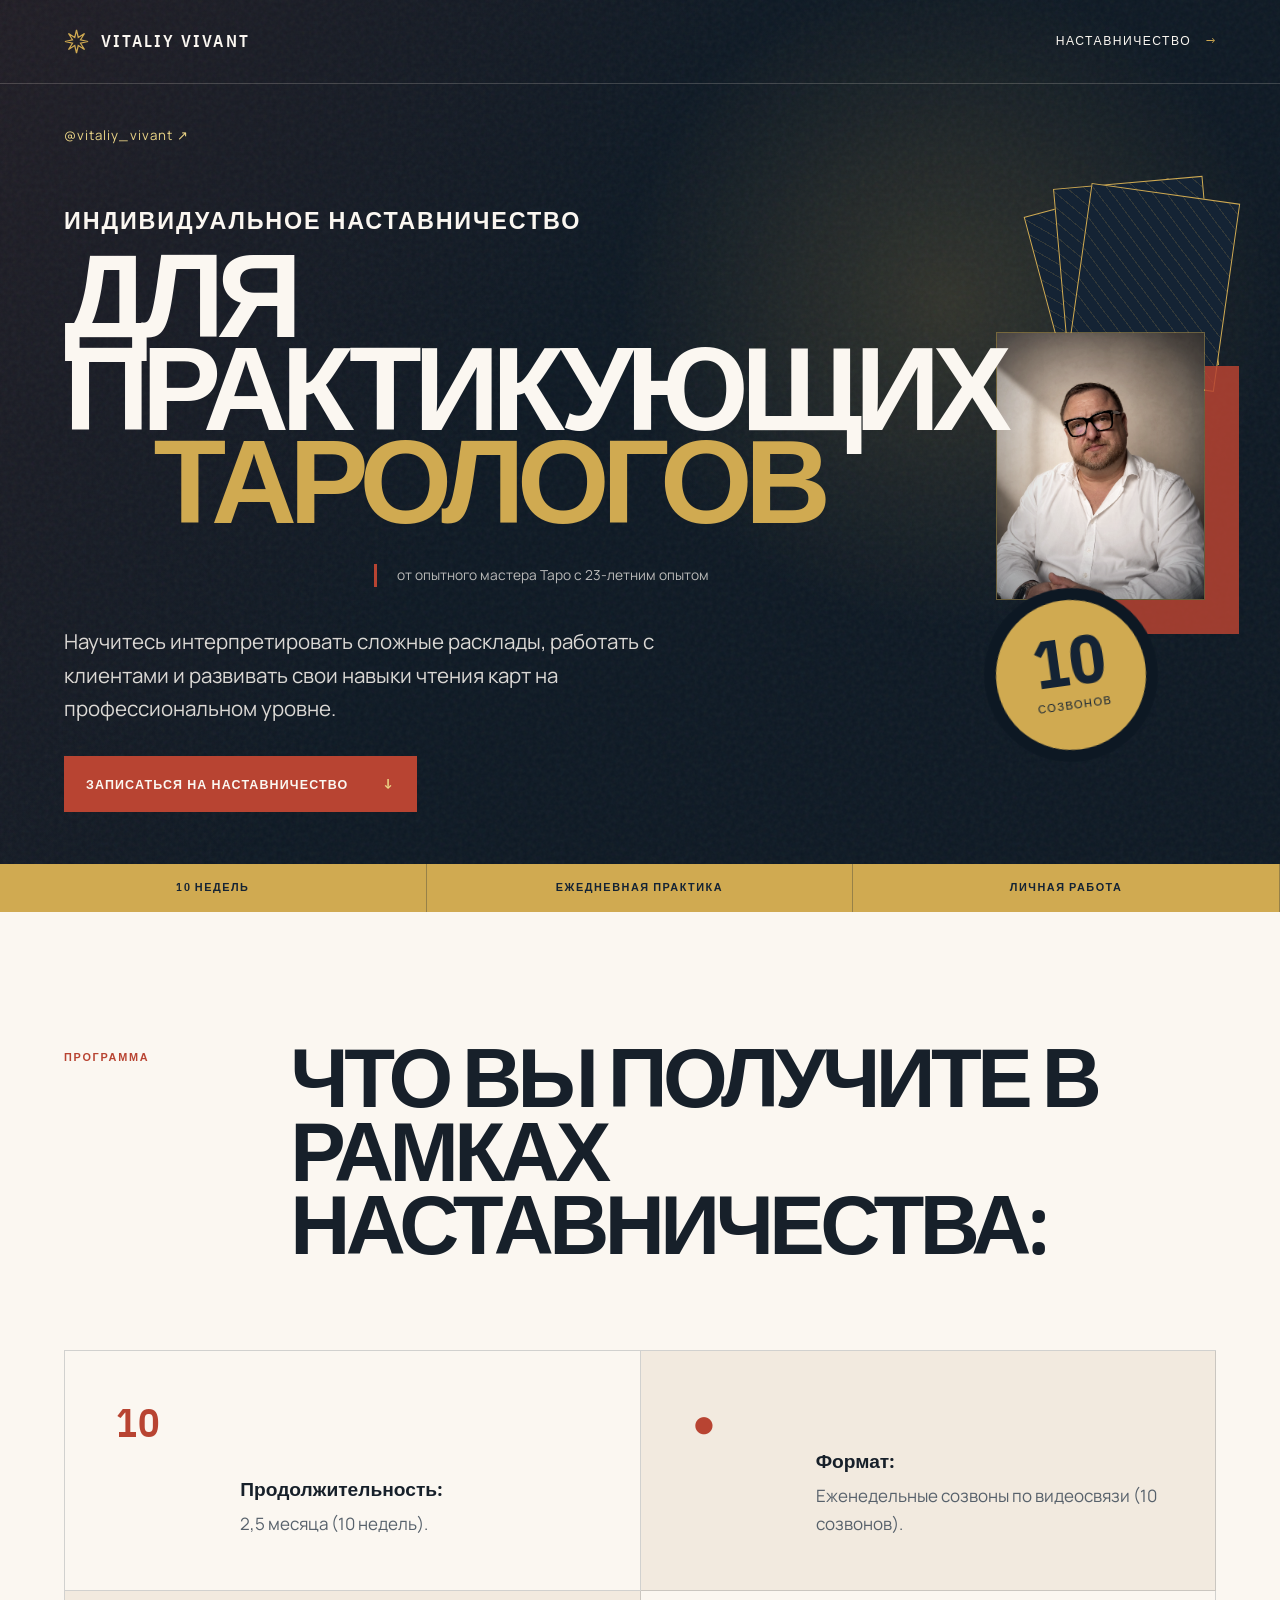
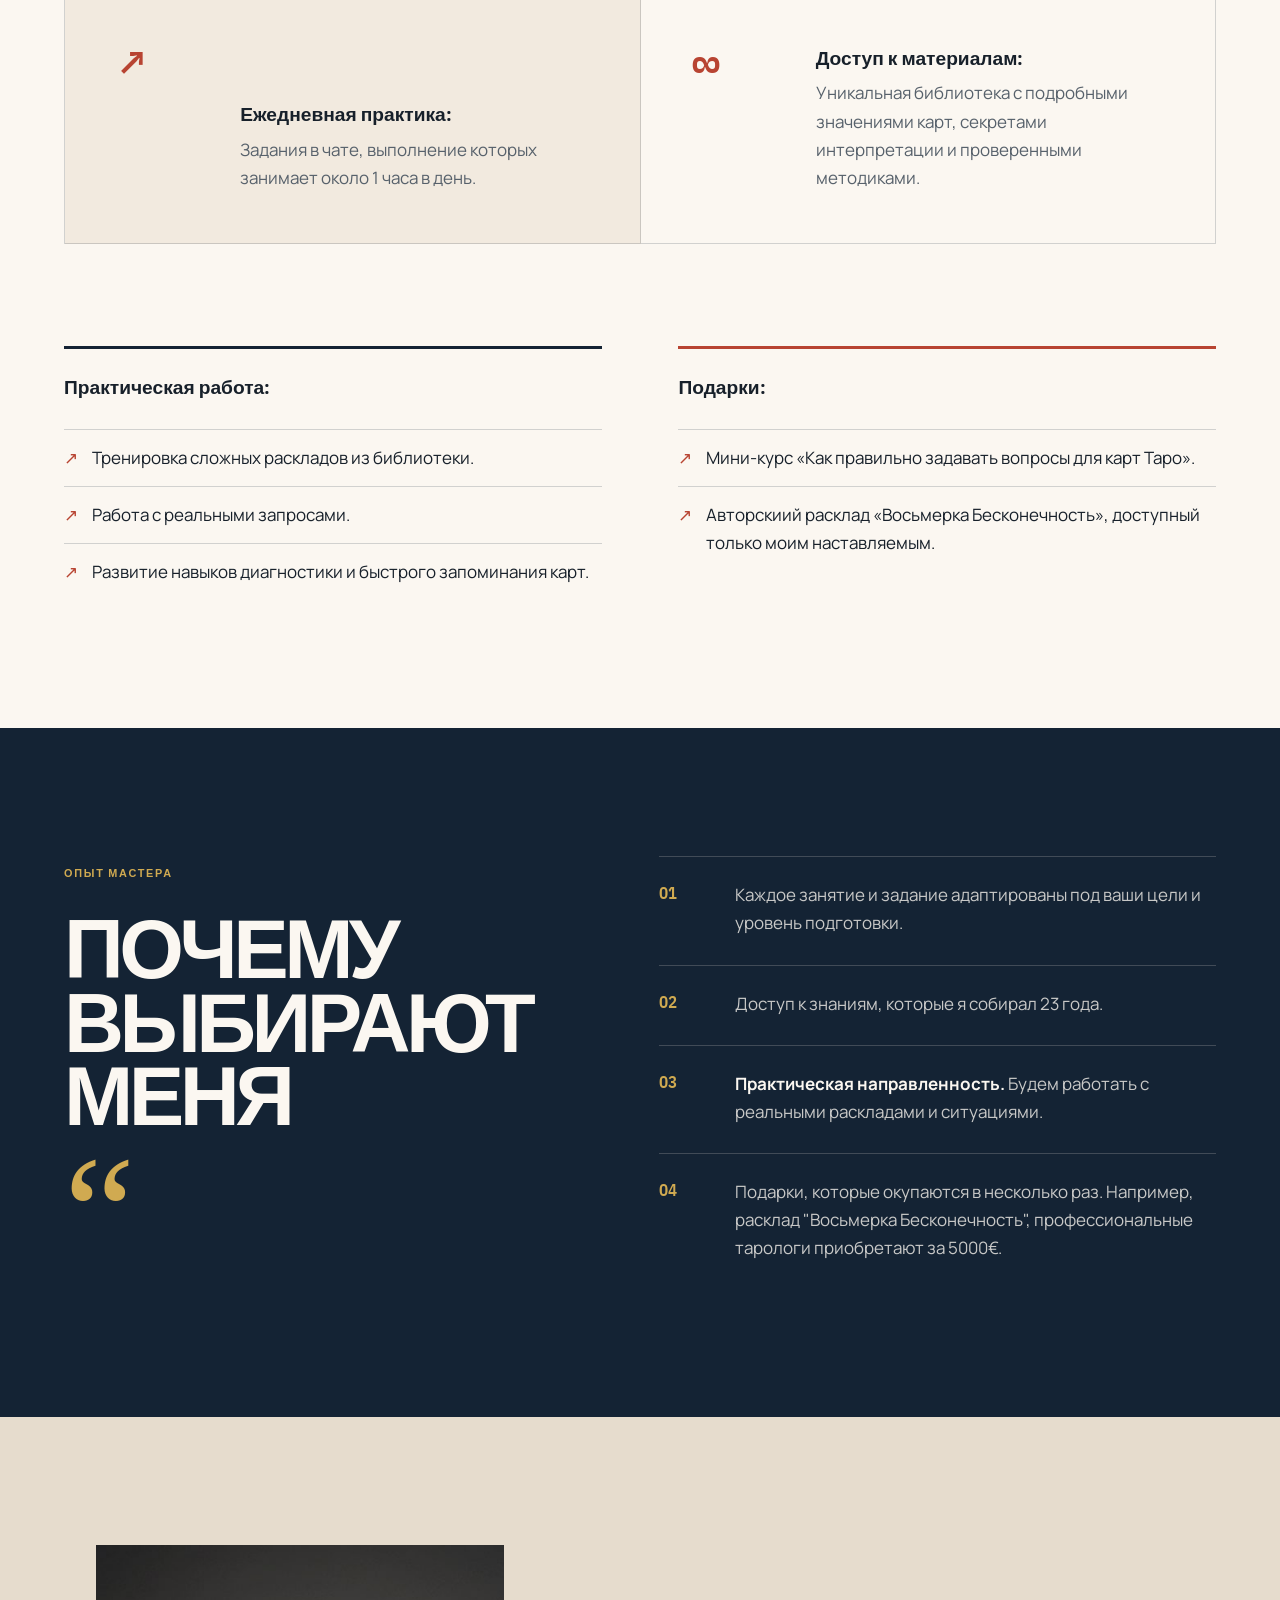
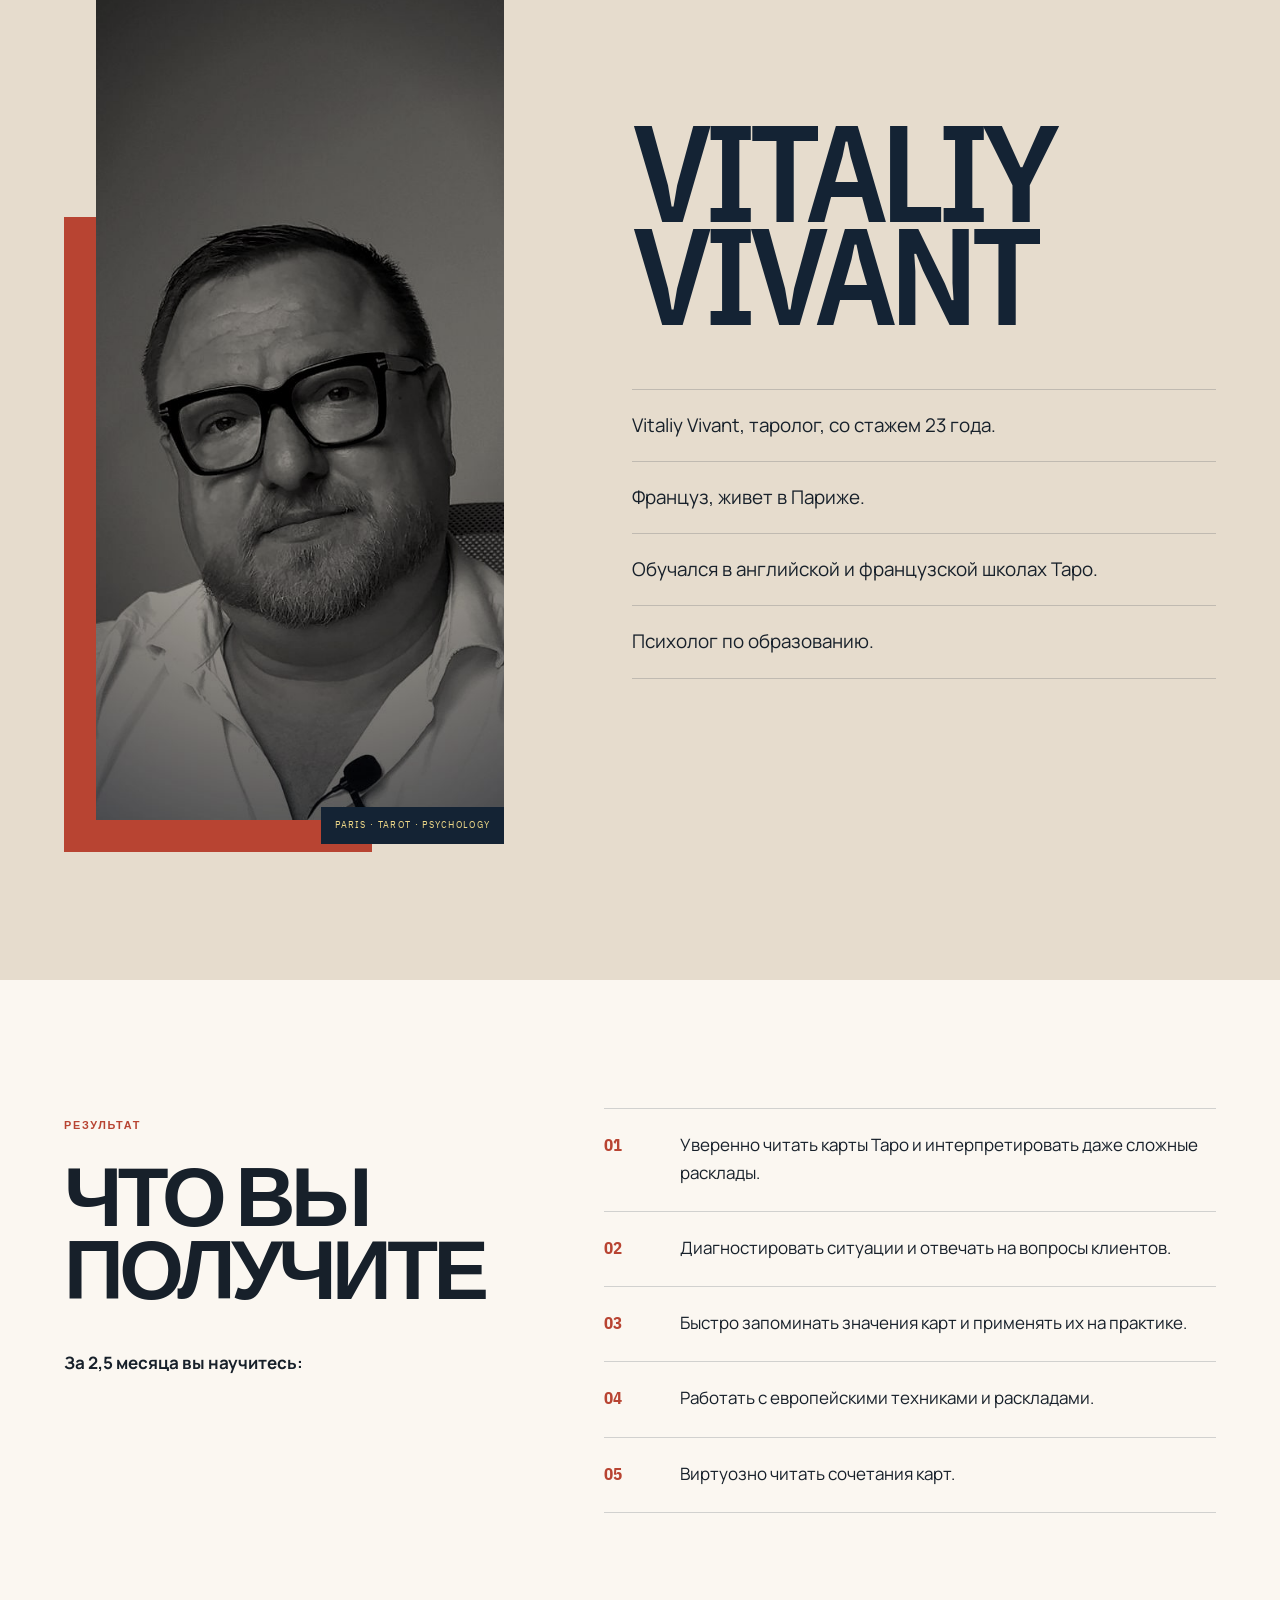
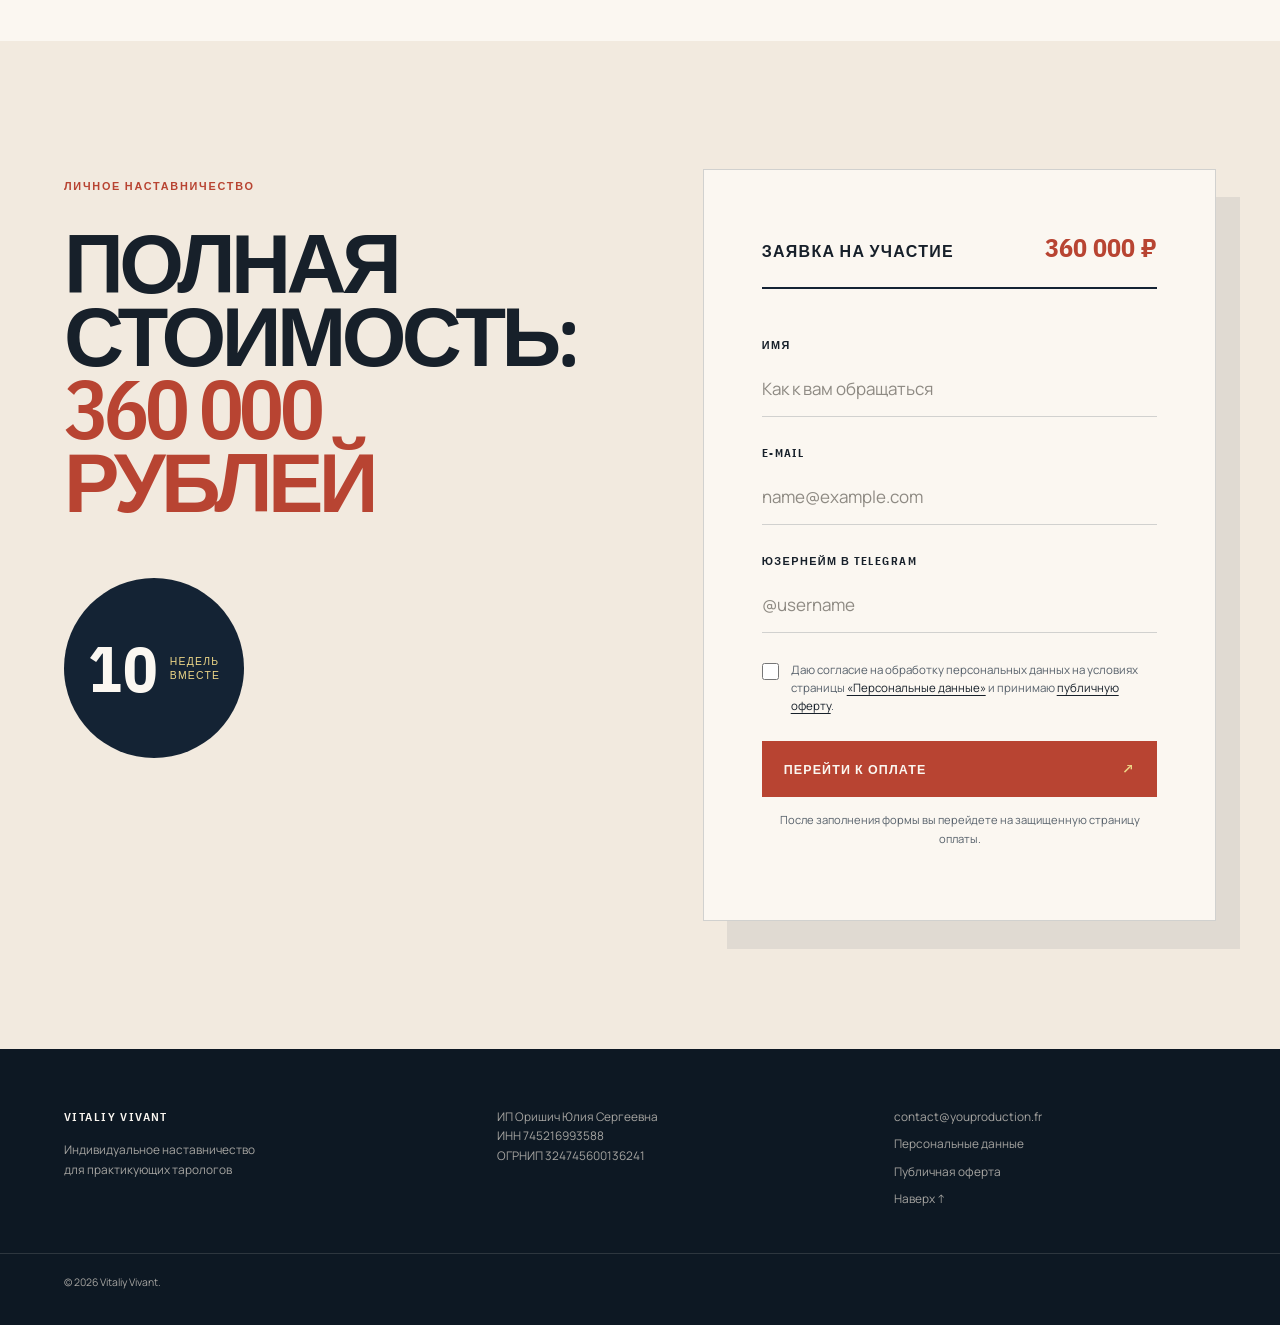
==== index.html @ d2e21d62 "Publish Vitaliy Vivant mentorship landing" ====
<!doctype html>
<html lang="ru">
<head>
  <meta charset="utf-8">
  <meta name="viewport" content="width=device-width, initial-scale=1">
  <title>Индивидуальное наставничество — Vitaliy Vivant</title>
  <meta name="description" content="Индивидуальное наставничество для практикующих тарологов от Vitaliy Vivant.">
  <meta name="theme-color" content="#142334">
  <meta property="og:type" content="website">
  <meta property="og:title" content="Индивидуальное наставничество — Vitaliy Vivant">
  <meta property="og:description" content="10 недель практической работы с опытным мастером Таро.">
  <meta property="og:image" content="assets/img/vitaliy-studio.jpg">
  <link rel="icon" href="data:image/svg+xml,%3Csvg xmlns='http://www.w3.org/2000/svg' viewBox='0 0 200 200'%3E%3Crect width='200' height='200' rx='24' fill='%23142334'/%3E%3Cpath d='M100 20 112.6 69.5 156.6 43.4 130.5 87.4 180 100 130.5 112.6 156.6 156.6 112.6 130.5 100 180 87.4 130.5 43.4 156.6 69.5 112.6 20 100 69.5 87.4 43.4 43.4 87.4 69.5Z' fill='none' stroke='%23d0aa51' stroke-width='6'/%3E%3C/svg%3E">
  <link rel="preconnect" href="https://fonts.googleapis.com">
  <link rel="preconnect" href="https://fonts.gstatic.com" crossorigin>
  <link href="https://fonts.googleapis.com/css2?family=IBM+Plex+Sans+Condensed:wght@400;500;600;700&family=Manrope:wght@400;500;600;700&display=swap" rel="stylesheet">
  <link rel="stylesheet" href="assets/css/styles.css">
</head>
<body>
  <a class="skip-link" href="#main">К содержанию</a>

  <header class="site-header">
    <div class="wrap header-inner">
      <a class="brand" href="#top" aria-label="Vitaliy Vivant, в начало страницы">
        <svg viewBox="0 0 100 100" aria-hidden="true"><path d="M50 4 57 34 82 18 66 43 96 50 66 57 82 82 57 66 50 96 43 66 18 82 34 57 4 50 34 43 18 18 43 34Z"/></svg>
        <span>Vitaliy Vivant</span>
      </a>
      <a class="header-cta" href="#application">Наставничество <span>→</span></a>
    </div>
  </header>

  <main id="main">
    <section class="hero" id="top" aria-labelledby="hero-title">
      <div class="hero-noise" aria-hidden="true"></div>
      <div class="wrap hero-grid">
        <div class="hero-copy">
          <a class="handle reveal" href="https://t.me/vitaliy_vivant" target="_blank" rel="noopener">@vitaliy_vivant ↗</a>
          <p class="hero-label reveal">индивидуальное наставничество</p>
          <h1 id="hero-title" class="hero-title reveal">для практикующих <em>тарологов</em></h1>
          <p class="hero-credential reveal">от опытного мастера Таро с 23-летним опытом</p>
          <p class="hero-lead reveal">Научитесь интерпретировать сложные расклады, работать с клиентами и развивать свои навыки чтения карт на профессиональном уровне.</p>
          <a class="button button-primary reveal" href="#application">Записаться на наставничество <span aria-hidden="true">↓</span></a>
        </div>

        <div class="hero-visual reveal" aria-label="Vitaliy Vivant за работой с картами Таро">
          <div class="portrait-frame">
            <img src="assets/img/vitaliy-studio.jpg" width="1122" height="1402" alt="Vitaliy Vivant за столом с колодой карт">
          </div>
          <div class="session-count" aria-label="10 еженедельных созвонов"><b>10</b><span>созвонов</span></div>
          <div class="card-fan" aria-hidden="true"><i></i><i></i><i></i></div>
        </div>
      </div>
      <div class="hero-strip" aria-hidden="true"><span>10 недель</span><span>ежедневная практика</span><span>личная работа</span></div>
    </section>

    <section class="section program" aria-labelledby="program-title">
      <div class="wrap">
        <div class="section-heading reveal">
          <p class="eyebrow">Программа</p>
          <h2 id="program-title">Что вы получите в рамках наставничества:</h2>
        </div>

        <div class="program-grid">
          <article class="program-card reveal">
            <span class="program-mark">10</span>
            <div><h3>Продолжительность:</h3><p>2,5 месяца (10 недель).</p></div>
          </article>
          <article class="program-card reveal">
            <span class="program-mark">●</span>
            <div><h3>Формат:</h3><p>Еженедельные созвоны по видеосвязи (10 созвонов).</p></div>
          </article>
          <article class="program-card reveal">
            <span class="program-mark">↗</span>
            <div><h3>Ежедневная практика:</h3><p>Задания в чате, выполнение которых занимает около 1 часа в день.</p></div>
          </article>
          <article class="program-card reveal">
            <span class="program-mark">∞</span>
            <div><h3>Доступ к материалам:</h3><p>Уникальная библиотека с подробными значениями карт, секретами интерпретации и проверенными методиками.</p></div>
          </article>
        </div>

        <div class="practice-grid">
          <article class="practice-block reveal">
            <h3>Практическая работа:</h3>
            <ul>
              <li>Тренировка сложных раскладов из библиотеки.</li>
              <li>Работа с реальными запросами.</li>
              <li>Развитие навыков диагностики и быстрого запоминания карт.</li>
            </ul>
          </article>
          <article class="practice-block gift reveal">
            <h3>Подарки:</h3>
            <ul>
              <li>Мини-курс «Как правильно задавать вопросы для карт Таро».</li>
              <li>Авторскиий расклад «Восьмерка Бесконечность», доступный только моим наставляемым.</li>
            </ul>
          </article>
        </div>
      </div>
    </section>

    <section class="section why" aria-labelledby="why-title">
      <div class="wrap why-grid">
        <div class="why-heading">
          <p class="eyebrow light">Опыт мастера</p>
          <h2 id="why-title" class="reveal">Почему выбирают меня</h2>
          <div class="quote-mark reveal" aria-hidden="true">“</div>
        </div>
        <div class="why-list">
          <p class="reveal">Каждое занятие и задание адаптированы под ваши цели и уровень подготовки.</p>
          <p class="reveal">Доступ к знаниям, которые я собирал 23 года.</p>
          <p class="reveal"><strong>Практическая направленность.</strong> Будем работать с реальными раскладами и ситуациями.</p>
          <p class="reveal">Подарки, которые окупаются в несколько раз. Например, расклад "Восьмерка Бесконечность", профессиональные тарологи приобретают за 5000€.</p>
        </div>
      </div>
    </section>

    <section class="section mentor" aria-label="О наставнике">
      <div class="wrap mentor-grid">
        <figure class="mentor-photo reveal">
          <img src="assets/img/vitaliy-portrait.jpg" width="700" height="875" alt="Портрет Vitaliy Vivant">
          <figcaption>Paris · Tarot · Psychology</figcaption>
        </figure>
        <div class="mentor-copy">
          <p class="mentor-name reveal">Vitaliy Vivant</p>
          <div class="mentor-facts">
            <p class="reveal">Vitaliy Vivant, таролог, со стажем 23 года.</p>
            <p class="reveal">Француз, живет в Париже.</p>
            <p class="reveal">Обучался в английской и французской школах Таро.</p>
            <p class="reveal">Психолог по образованию.</p>
          </div>
        </div>
      </div>
    </section>

    <section class="section outcomes" aria-labelledby="outcomes-title">
      <div class="wrap outcomes-grid">
        <div class="outcomes-heading">
          <p class="eyebrow">Результат</p>
          <h2 id="outcomes-title" class="reveal">что вы получите</h2>
          <p class="outcomes-lead reveal">За 2,5 месяца вы научитесь:</p>
        </div>
        <div class="outcomes-list">
          <p class="reveal"><span>01</span>Уверенно читать карты Таро и интерпретировать даже сложные расклады.</p>
          <p class="reveal"><span>02</span>Диагностировать ситуации и отвечать на вопросы клиентов.</p>
          <p class="reveal"><span>03</span>Быстро запоминать значения карт и применять их на практике.</p>
          <p class="reveal"><span>04</span>Работать с европейскими техниками и раскладами.</p>
          <p class="reveal"><span>05</span>Виртуозно читать сочетания карт.</p>
        </div>
      </div>
    </section>

    <section class="application" id="application" aria-labelledby="application-title">
      <div class="wrap application-grid">
        <div class="offer-copy">
          <p class="eyebrow">Личное наставничество</p>
          <h2 id="application-title" class="reveal">Полная стоимость: <span>360 000 рублей</span></h2>
          <div class="offer-seal reveal" aria-hidden="true"><b>10</b><span>недель<br>вместе</span></div>
        </div>

        <form class="order-form reveal" id="mentorshipForm" novalidate>
          <div class="form-heading">
            <span>Заявка на участие</span>
            <b>360 000 ₽</b>
          </div>

          <div class="field" id="field-name">
            <label for="name">Имя</label>
            <input id="name" name="name" type="text" autocomplete="name" placeholder="Как к вам обращаться" required>
            <p class="error">Введите имя.</p>
          </div>

          <div class="field" id="field-email">
            <label for="email">E-mail</label>
            <input id="email" name="email" type="email" autocomplete="email" placeholder="name@example.com" required>
            <p class="error">Введите корректный e-mail.</p>
          </div>

          <div class="field" id="field-telegram">
            <label for="telegram">Юзернейм в Telegram</label>
            <input id="telegram" name="telegram" type="text" autocomplete="off" placeholder="@username" required>
            <p class="error">Укажите юзернейм в Telegram.</p>
          </div>

          <label class="consent" id="field-consent">
            <input type="checkbox" name="agree" required>
            <span>Даю согласие на обработку персональных данных на условиях страницы <a href="privacy.html" target="_blank" rel="noopener">«Персональные данные»</a> и принимаю <a href="offer.html" target="_blank" rel="noopener">публичную оферту</a>.</span>
          </label>

          <button class="button button-primary button-block" type="submit">Перейти к оплате <span aria-hidden="true">↗</span></button>
          <p class="form-note">После заполнения формы вы перейдете на защищенную страницу оплаты.</p>
          <p class="form-status" id="formStatus" role="status" aria-live="polite"></p>
        </form>
      </div>
    </section>
  </main>

  <footer class="site-footer">
    <div class="wrap footer-grid">
      <div><div class="footer-brand">Vitaliy Vivant</div><p>Индивидуальное наставничество<br>для практикующих тарологов</p></div>
      <div><p>ИП Оришич Юлия Сергеевна<br>ИНН 745216993588<br>ОГРНИП 324745600136241</p></div>
      <nav aria-label="Ссылки"><a href="mailto:contact@youproduction.fr">contact@youproduction.fr</a><a href="privacy.html">Персональные данные</a><a href="offer.html">Публичная оферта</a><a href="#top">Наверх ↑</a></nav>
    </div>
    <div class="wrap copyright">© <span id="year">2026</span> Vitaliy Vivant.</div>
  </footer>

  <script src="assets/js/main.js"></script>
</body>
</html>
---- assets/css/styles.css ----
:root {
  --navy: #142334;
  --navy-deep: #0d1823;
  --ink: #17202a;
  --ink-soft: #57616b;
  --paper: #f2eadf;
  --paper-light: #fbf7f1;
  --paper-deep: #e6dccd;
  --terra: #b84432;
  --terra-dark: #873123;
  --gold: #d0aa51;
  --gold-light: #ecd687;
  --rule: rgba(20, 35, 52, .18);
  --display: "IBM Plex Sans Condensed", Arial Narrow, sans-serif;
  --body: "Manrope", Arial, sans-serif;
  --gutter: clamp(20px, 5vw, 76px);
}

* { box-sizing: border-box; }
html { max-width: 100%; overflow-x: clip; scroll-behavior: smooth; }
body { max-width: 100%; margin: 0; overflow-x: clip; color: var(--ink); background: var(--paper); font-family: var(--body); font-size: clamp(15px, .92rem + .18vw, 18px); line-height: 1.65; }
img { display: block; max-width: 100%; }
a { color: inherit; text-decoration: none; }
button, input { font: inherit; }
button { color: inherit; }
.wrap { width: min(100%, 1500px); margin-inline: auto; padding-inline: var(--gutter); }
.skip-link { position: fixed; z-index: 100; left: 12px; top: 12px; transform: translateY(-180%); padding: 10px 14px; color: var(--paper-light); background: var(--navy); }
.skip-link:focus { transform: translateY(0); }

.site-header { position: absolute; z-index: 10; top: 0; left: 0; width: 100%; color: var(--paper-light); }
.header-inner { height: 84px; display: flex; align-items: center; justify-content: space-between; border-bottom: 1px solid rgba(242, 234, 223, .2); }
.brand { display: inline-flex; align-items: center; gap: 12px; font-family: var(--display); font-weight: 600; letter-spacing: .12em; text-transform: uppercase; }
.brand svg { width: 25px; fill: none; stroke: var(--gold); stroke-width: 5; }
.header-cta { font-family: var(--display); font-size: .76rem; letter-spacing: .12em; text-transform: uppercase; }
.header-cta span { margin-left: 10px; color: var(--gold); }

.hero { position: relative; min-height: 100svh; overflow: hidden; color: var(--paper-light); background: var(--navy-deep); }
.hero::before { content: ""; position: absolute; inset: 0; background: radial-gradient(circle at 74% 33%, rgba(208,170,81,.18), transparent 29%), linear-gradient(120deg, rgba(184,68,50,.11), transparent 42%); }
.hero-noise { position: absolute; inset: 0; opacity: .14; pointer-events: none; background-image: url("data:image/svg+xml,%3Csvg viewBox='0 0 240 240' xmlns='http://www.w3.org/2000/svg'%3E%3Cfilter id='n'%3E%3CfeTurbulence type='fractalNoise' baseFrequency='.82' numOctaves='3' stitchTiles='stitch'/%3E%3C/filter%3E%3Crect width='100%25' height='100%25' filter='url(%23n)' opacity='.42'/%3E%3C/svg%3E"); }
.hero-grid { position: relative; display: grid; grid-template-columns: 1.05fr .95fr; gap: clamp(50px, 8vw, 130px); align-items: center; min-height: 100svh; padding-top: 120px; padding-bottom: 100px; }
.hero-copy { position: relative; z-index: 2; max-width: 830px; }
.handle { display: inline-block; margin-bottom: clamp(32px, 6vh, 64px); color: var(--gold-light); font-size: .83rem; letter-spacing: .08em; }
.hero-label { margin: 0 0 8px; font-family: var(--display); font-size: clamp(1rem, .9rem + .7vw, 1.55rem); font-weight: 600; letter-spacing: .08em; text-transform: uppercase; }
.hero-title { margin: 0; font-family: var(--display); font-size: clamp(4.4rem, 2.8rem + 5.8vw, 9.2rem); font-weight: 600; line-height: .78; letter-spacing: -.065em; text-transform: uppercase; text-wrap: balance; }
.hero-title em { display: block; margin-left: clamp(30px, 7vw, 130px); color: var(--gold); font-style: normal; }
.hero-credential { max-width: 520px; margin: 38px 0 0 auto; padding-left: 20px; color: rgba(251,247,241,.72); border-left: 3px solid var(--terra); font-size: .86rem; }
.hero-lead { max-width: 650px; margin: 38px 0 30px; font-size: clamp(1.02rem, .9rem + .48vw, 1.35rem); color: rgba(251,247,241,.86); }

.hero-visual { position: relative; align-self: stretch; min-height: 680px; display: flex; align-items: center; justify-content: center; }
.portrait-frame { position: relative; z-index: 1; width: min(100%, 510px); aspect-ratio: .78; overflow: hidden; border: 1px solid rgba(208,170,81,.45); box-shadow: 34px 34px 0 rgba(184,68,50,.85); }
.portrait-frame::after { content: ""; position: absolute; inset: 0; box-shadow: inset 0 0 90px rgba(13,24,35,.55); pointer-events: none; }
.portrait-frame img { width: 100%; height: 100%; object-fit: cover; object-position: 50% 37%; filter: saturate(.72) contrast(1.08); }
.session-count { position: absolute; z-index: 3; left: 0; bottom: 9%; width: 150px; aspect-ratio: 1; display: grid; place-content: center; text-align: center; color: var(--navy); background: var(--gold); border-radius: 50%; box-shadow: 0 0 0 12px var(--navy-deep); transform: rotate(-8deg); }
.session-count b { font-family: var(--display); font-size: 4.2rem; line-height: .72; }
.session-count span { margin-top: 12px; font-family: var(--display); font-size: .7rem; letter-spacing: .13em; text-transform: uppercase; }
.card-fan { position: absolute; right: -3%; top: 9%; width: 150px; height: 190px; }
.card-fan i { position: absolute; inset: 0; border: 1px solid var(--gold); background: repeating-linear-gradient(45deg, transparent 0 10px, rgba(208,170,81,.16) 10px 11px), var(--navy); }
.card-fan i:nth-child(1) { transform: rotate(-15deg) translate(-18px,8px); }
.card-fan i:nth-child(2) { transform: rotate(-5deg); }
.card-fan i:nth-child(3) { transform: rotate(8deg) translate(18px,8px); }
.hero-strip { position: absolute; z-index: 4; left: 0; bottom: 0; width: 100%; display: grid; grid-template-columns: repeat(3,1fr); color: var(--navy); background: var(--gold); }
.hero-strip span { padding: 15px 20px; text-align: center; border-right: 1px solid rgba(20,35,52,.3); font-family: var(--display); font-size: .68rem; font-weight: 600; letter-spacing: .14em; text-transform: uppercase; }

.button { display: inline-flex; justify-content: space-between; align-items: center; gap: 34px; min-height: 56px; padding: 14px 22px; border: 0; border-radius: 0; font-family: var(--display); font-size: .78rem; font-weight: 600; letter-spacing: .09em; text-transform: uppercase; cursor: pointer; transition: color .2s ease, background .2s ease, transform .2s ease; }
.button:hover { transform: translateY(-2px); }
.button:focus-visible, input:focus-visible, a:focus-visible { outline: 3px solid var(--gold); outline-offset: 4px; }
.button-primary { color: var(--paper-light); background: var(--terra); }
.button-primary:hover { background: var(--terra-dark); }
.button-primary span { color: var(--gold-light); font-size: 1.2em; }
.button-block { width: 100%; }
.button:disabled { cursor: wait; opacity: .7; transform: none; }

.section { padding-block: clamp(88px, 10vw, 158px); }
.section-heading { display: grid; grid-template-columns: .35fr 1.65fr; gap: 30px; align-items: start; margin-bottom: clamp(60px, 7vw, 110px); }
.eyebrow { margin: 0; padding-top: 9px; color: var(--terra); font-family: var(--display); font-size: .68rem; font-weight: 700; letter-spacing: .16em; text-transform: uppercase; }
.eyebrow.light { color: var(--gold); }
.section-heading h2, .why h2, .outcomes h2, .application h2 { margin: 0; font-family: var(--display); font-size: clamp(3rem, 2rem + 4vw, 7rem); font-weight: 600; line-height: .88; letter-spacing: -.055em; text-transform: uppercase; }

.program { background: var(--paper-light); }
.program-grid { display: grid; grid-template-columns: 1fr 1fr; border-top: 1px solid var(--rule); border-left: 1px solid var(--rule); }
.program-card { position: relative; min-height: 240px; display: grid; grid-template-columns: 100px 1fr; gap: 24px; align-items: end; padding: clamp(28px, 4vw, 54px); border-right: 1px solid var(--rule); border-bottom: 1px solid var(--rule); }
.program-card:nth-child(2), .program-card:nth-child(3) { background: var(--paper); }
.program-mark { align-self: start; font-family: var(--display); font-size: 2.5rem; font-weight: 600; color: var(--terra); line-height: 1; }
.program-card h3, .practice-block h3 { margin: 0 0 6px; font-family: var(--display); font-size: 1.2rem; }
.program-card p { margin: 0; color: var(--ink-soft); }
.practice-grid { display: grid; grid-template-columns: 1fr 1fr; gap: clamp(30px, 6vw, 90px); margin-top: clamp(60px, 8vw, 110px); }
.practice-block { padding-top: 22px; border-top: 3px solid var(--navy); }
.practice-block.gift { border-top-color: var(--terra); }
.practice-block ul { padding: 0; margin: 26px 0 0; list-style: none; }
.practice-block li { position: relative; padding: 14px 0 14px 28px; border-top: 1px solid var(--rule); }
.practice-block li::before { content: "↗"; position: absolute; left: 0; color: var(--terra); }

.why { color: var(--paper-light); background: var(--navy); }
.why-grid { display: grid; grid-template-columns: .8fr 1.2fr; gap: clamp(60px, 10vw, 150px); }
.why-heading { position: relative; }
.why h2 { margin-top: 28px; }
.quote-mark { margin-top: 50px; color: var(--gold); font-family: Georgia,serif; font-size: 10rem; line-height: .4; }
.why-list { counter-reset: reason; }
.why-list p { counter-increment: reason; position: relative; margin: 0; padding: 24px 0 27px 76px; color: rgba(251,247,241,.78); border-top: 1px solid rgba(242,234,223,.2); }
.why-list p::before { content: "0" counter(reason); position: absolute; left: 0; top: 22px; color: var(--gold); font-family: var(--display); font-weight: 600; }
.why-list strong { color: var(--paper-light); }

.mentor { background: var(--paper-deep); }
.mentor-grid { display: grid; grid-template-columns: .86fr 1.14fr; gap: clamp(60px, 10vw, 150px); align-items: center; }
.mentor-photo { position: relative; margin: 0; padding: 0 0 32px 32px; }
.mentor-photo::before { content: ""; position: absolute; left: 0; bottom: 0; width: 70%; height: 70%; background: var(--terra); }
.mentor-photo img { position: relative; z-index: 1; width: 100%; aspect-ratio: .82; object-fit: cover; object-position: center top; filter: saturate(.75); }
.mentor-photo figcaption { position: absolute; z-index: 2; right: 0; bottom: 8px; padding: 10px 14px; color: var(--gold-light); background: var(--navy); font-family: var(--display); font-size: .63rem; letter-spacing: .13em; text-transform: uppercase; }
.mentor-name { margin: 0 0 clamp(38px, 5vw, 70px); font-family: var(--display); font-size: clamp(4.8rem, 3rem + 7vw, 10rem); font-weight: 600; line-height: .75; letter-spacing: -.06em; text-transform: uppercase; color: var(--navy); }
.mentor-facts { max-width: 700px; }
.mentor-facts p { margin: 0; padding: 20px 0; border-top: 1px solid var(--rule); font-size: clamp(1rem, .9rem + .35vw, 1.25rem); }
.mentor-facts p:last-child { border-bottom: 1px solid var(--rule); }

.outcomes { background: var(--paper-light); }
.outcomes-grid { display: grid; grid-template-columns: .82fr 1.18fr; gap: clamp(60px, 9vw, 135px); }
.outcomes h2 { margin-top: 24px; }
.outcomes-lead { margin: 44px 0 0; font-weight: 700; }
.outcomes-list p { position: relative; margin: 0; padding: 22px 0 24px 76px; border-top: 1px solid var(--rule); }
.outcomes-list p:last-child { border-bottom: 1px solid var(--rule); }
.outcomes-list span { position: absolute; left: 0; top: 22px; color: var(--terra); font-family: var(--display); font-weight: 700; }

.application { padding-block: clamp(90px, 10vw, 160px); background: var(--paper); }
.application-grid { display: grid; grid-template-columns: .84fr 1.16fr; gap: clamp(60px, 10vw, 150px); align-items: start; }
.application h2 { margin-top: 30px; }
.application h2 span { display: block; color: var(--terra); }
.offer-copy { position: sticky; top: 40px; }
.offer-seal { width: 180px; aspect-ratio: 1; display: grid; grid-template-columns: auto auto; place-content: center; gap: 12px; align-items: center; margin-top: 60px; color: var(--paper-light); background: var(--navy); border-radius: 50%; transform: rotate(-7deg); }
.offer-seal b { font-family: var(--display); font-size: 4rem; line-height: .8; }
.offer-seal span { font-family: var(--display); font-size: .65rem; letter-spacing: .12em; line-height: 1.4; text-transform: uppercase; color: var(--gold-light); }
.order-form { padding: clamp(28px, 4.5vw, 64px); background: var(--paper-light); border: 1px solid var(--rule); box-shadow: 24px 28px 0 rgba(20,35,52,.08); }
.form-heading { display: flex; justify-content: space-between; gap: 20px; align-items: baseline; margin-bottom: 48px; padding-bottom: 18px; border-bottom: 2px solid var(--navy); font-family: var(--display); text-transform: uppercase; }
.form-heading span { font-size: 1rem; font-weight: 600; letter-spacing: .08em; }
.form-heading b { color: var(--terra); font-size: 1.6rem; }
.field { margin-bottom: 28px; }
.field label { display: block; margin-bottom: 7px; font-family: var(--display); font-size: .68rem; font-weight: 700; letter-spacing: .13em; text-transform: uppercase; }
.field input { width: 100%; padding: 13px 0; color: var(--ink); background: transparent; border: 0; border-bottom: 1px solid var(--rule); border-radius: 0; outline: 0; }
.field input:focus { border-bottom-color: var(--terra); }
.field input::placeholder { color: #8e8a83; }
.error { display: none; margin: 6px 0 0; color: var(--terra); font-size: .72rem; }
.field.invalid input { border-bottom-color: var(--terra); }
.field.invalid .error { display: block; }
.consent { display: grid; grid-template-columns: 18px 1fr; gap: 11px; align-items: start; margin: 26px 0; color: var(--ink-soft); font-size: .72rem; line-height: 1.55; }
.consent input { width: 17px; height: 17px; margin: 2px 0 0; accent-color: var(--terra); }
.consent a { color: var(--ink); text-decoration: underline; text-underline-offset: 3px; }
.consent.invalid { color: var(--terra); }
.form-note, .form-status { margin: 14px 0 0; color: var(--ink-soft); text-align: center; font-size: .7rem; }
.form-status { color: var(--terra); }

.site-footer { padding-block: 58px 34px; color: rgba(242,234,223,.67); background: var(--navy-deep); }
.footer-grid { display: grid; grid-template-columns: 1.1fr 1fr .9fr; gap: 40px; font-size: .74rem; }
.footer-brand { margin-bottom: 14px; color: var(--paper-light); font-family: var(--display); font-weight: 600; letter-spacing: .12em; text-transform: uppercase; }
.footer-grid p { margin: 0; }
.footer-grid nav { display: flex; flex-direction: column; align-items: flex-start; gap: 8px; }
.footer-grid a:hover { color: var(--gold-light); }
.copyright { margin-top: 44px; padding-top: 20px; border-top: 1px solid rgba(242,234,223,.14); font-size: .65rem; }

/* Legal pages */
.legal-body { background: var(--paper-light); }
.legal-header { position: relative; color: var(--paper-light); background: var(--navy-deep); }
.legal-header .header-inner { border-bottom-color: rgba(242,234,223,.15); }
.legal-main { padding-block: clamp(54px, 8vw, 110px); }
.legal-doc { max-width: 980px; }
.legal-back { display: inline-flex; margin-bottom: 40px; color: var(--terra); font-family: var(--display); font-size: .72rem; font-weight: 700; letter-spacing: .14em; text-transform: uppercase; }
.legal-title { max-width: 900px; margin: 0; font-family: var(--display); font-size: clamp(2.6rem, 1.7rem + 3.5vw, 6rem); font-weight: 600; line-height: .9; letter-spacing: -.05em; text-transform: uppercase; text-wrap: balance; }
.legal-subtitle { max-width: 780px; margin: 24px 0 52px; color: var(--ink-soft); font-size: clamp(.95rem, .9rem + .2vw, 1.08rem); }
.legal-content { color: #343d45; font-size: clamp(.83rem, .79rem + .12vw, .94rem); line-height: 1.62; }
.legal-content h2 { margin: 2.4em 0 .8em; padding-top: .7em; color: var(--navy); border-top: 1px solid var(--rule); font-family: var(--display); font-size: clamp(1.35rem, 1.1rem + .8vw, 2rem); line-height: 1.1; text-transform: uppercase; }
.legal-content p { margin: 0 0 1em; overflow-wrap: anywhere; }
.legal-content a { color: var(--terra-dark); text-decoration: underline; text-underline-offset: 3px; overflow-wrap: anywhere; }
.legal-content strong { color: var(--navy); }
.legal-note { margin-top: 54px; padding: 20px 22px; color: var(--ink-soft); background: var(--paper); border-left: 4px solid var(--terra); font-size: .78rem; }

.reveal { opacity: 0; transform: translateY(24px); transition: opacity .7s ease, transform .7s cubic-bezier(.2,.7,.2,1); }
.reveal.in { opacity: 1; transform: none; }

@media (max-width: 1020px) {
  .hero-grid { grid-template-columns: 1fr .75fr; gap: 48px; }
  .hero-visual { min-height: 560px; }
  .hero-title { font-size: clamp(4.3rem, 10.5vw, 7rem); }
  .session-count { width: 125px; }
  .card-fan { width: 110px; height: 145px; }
  .section-heading { grid-template-columns: .4fr 1.6fr; }
  .why-grid, .mentor-grid, .outcomes-grid, .application-grid { gap: 62px; }
}

@media (max-width: 860px) {
  .site-header { position: absolute; }
  .header-inner { height: 66px; }
  .header-cta { font-size: .66rem; }
  .hero-grid { grid-template-columns: 1fr; padding-top: 110px; padding-bottom: 125px; }
  .hero-title { font-size: clamp(4.4rem, 19vw, 7rem); }
  .hero-title em { margin-left: 9vw; }
  .hero-credential { margin-left: 0; }
  .hero-visual { min-height: 560px; margin-inline: auto; width: min(100%, 460px); }
  .hero-strip { grid-template-columns: 1fr; }
  .hero-strip span { display: none; }
  .hero-strip span:first-child { display: block; }
  .section-heading, .why-grid, .mentor-grid, .outcomes-grid, .application-grid { grid-template-columns: 1fr; }
  .section-heading { gap: 24px; }
  .program-grid { grid-template-columns: 1fr; }
  .program-card { min-height: 0; }
  .practice-grid { grid-template-columns: 1fr; }
  .why-grid, .outcomes-grid, .application-grid { gap: 55px; }
  .quote-mark { display: none; }
  .mentor-photo { max-width: 480px; margin-inline: auto; }
  .mentor-name { font-size: clamp(4.1rem, 17vw, 6.2rem); }
  .offer-copy { position: static; }
  .offer-seal { width: 150px; margin-top: 40px; }
  .footer-grid { grid-template-columns: 1fr 1fr; }
  .footer-grid nav { grid-column: 1 / -1; }
}

@media (max-width: 520px) {
  .brand { font-size: .75rem; }
  .brand svg { width: 21px; }
  .header-cta { max-width: 130px; text-align: right; }
  .hero-grid { padding-top: 96px; }
  .hero-title { font-size: clamp(2.75rem, 13.2vw, 3.85rem); line-height: .82; }
  .hero-label { font-size: clamp(.82rem, 4.2vw, 1rem); }
  .hero-visual { min-height: 480px; }
  .portrait-frame { width: calc(100% - 26px); margin-right: 26px; box-shadow: 20px 22px 0 var(--terra); }
  .session-count { left: 2px; bottom: 2%; width: 112px; }
  .session-count b { font-size: 3.4rem; }
  .card-fan { right: 1%; top: 2%; width: 86px; height: 118px; }
  .program-card { grid-template-columns: 64px 1fr; padding: 28px 20px; }
  .program-mark { font-size: 2rem; }
  .why-list p, .outcomes-list p { padding-left: 52px; }
  .section-heading h2, .why h2, .outcomes h2, .application h2 { font-size: clamp(2.3rem, 11.5vw, 3.15rem); line-height: .92; hyphens: auto; overflow-wrap: break-word; }
  .mentor-name { font-size: clamp(3.65rem, 16vw, 4.8rem); line-height: .8; overflow-wrap: break-word; }
  .mentor-photo { padding: 0 0 22px 18px; }
  .order-form { padding: 27px 18px; box-shadow: 12px 14px 0 rgba(20,35,52,.08); }
  .form-heading { align-items: flex-start; flex-direction: column; gap: 4px; }
  .button { width: 100%; padding-inline: 16px; gap: 16px; }
  .footer-grid { grid-template-columns: 1fr; }
  .footer-grid nav { grid-column: auto; }
  .legal-title { font-size: clamp(2.25rem, 12vw, 3.4rem); overflow-wrap: break-word; }
  .legal-main { padding-top: 42px; }
  .legal-content { font-size: .82rem; line-height: 1.58; }
  .legal-content h2 { font-size: 1.25rem; hyphens: auto; overflow-wrap: break-word; }
}

@media (max-width: 350px) {
  :root { --gutter: 16px; }
  .header-cta { display: none; }
  .hero-title { font-size: 12.7vw; }
  .section-heading h2, .why h2, .outcomes h2, .application h2 { font-size: 2.2rem; }
  .program-card { grid-template-columns: 48px 1fr; padding-inline: 16px; }
  .program-card p, .practice-block li, .why-list p, .outcomes-list p { overflow-wrap: anywhere; }
  .mentor-name { font-size: 3.4rem; }
  .form-heading b { font-size: 1.35rem; }
}

@media (prefers-reduced-motion: reduce) {
  html { scroll-behavior: auto; }
  .reveal { opacity: 1; transform: none; transition: none; }
  .button { transition: none; }
}
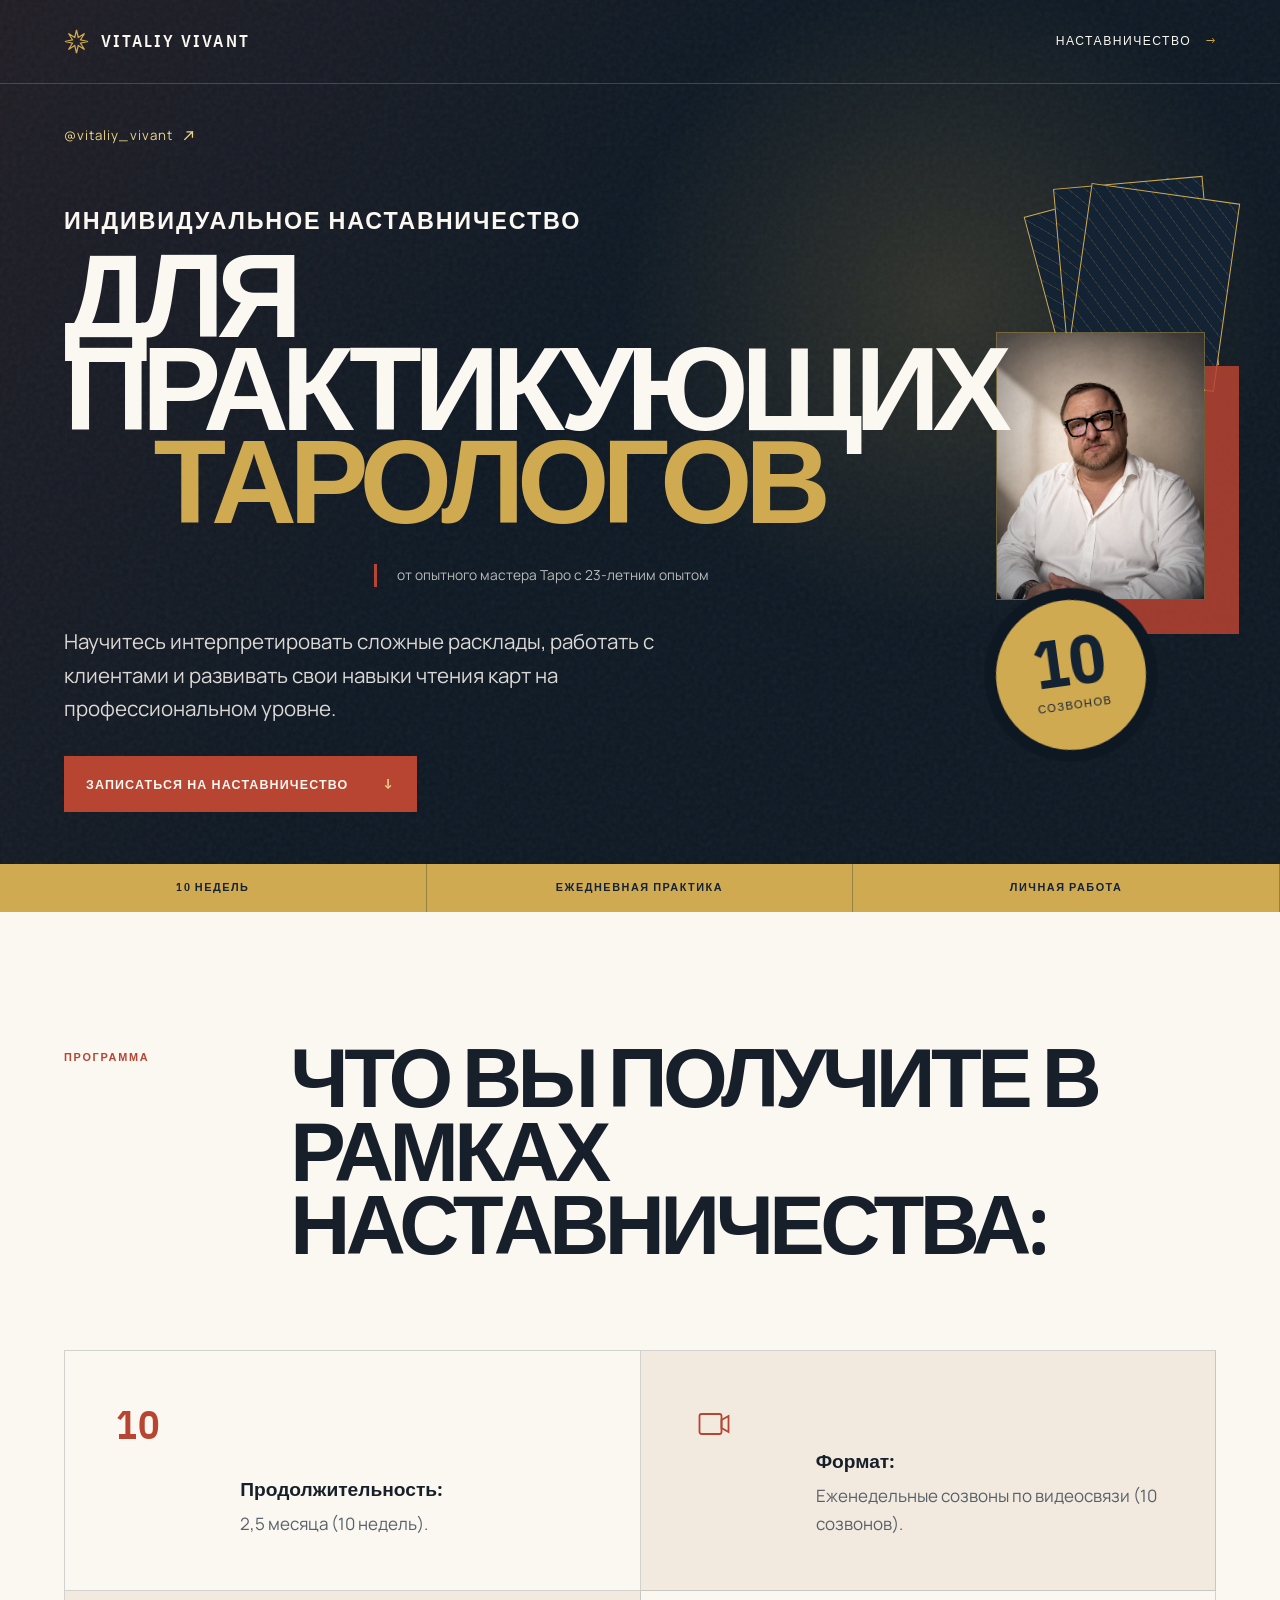
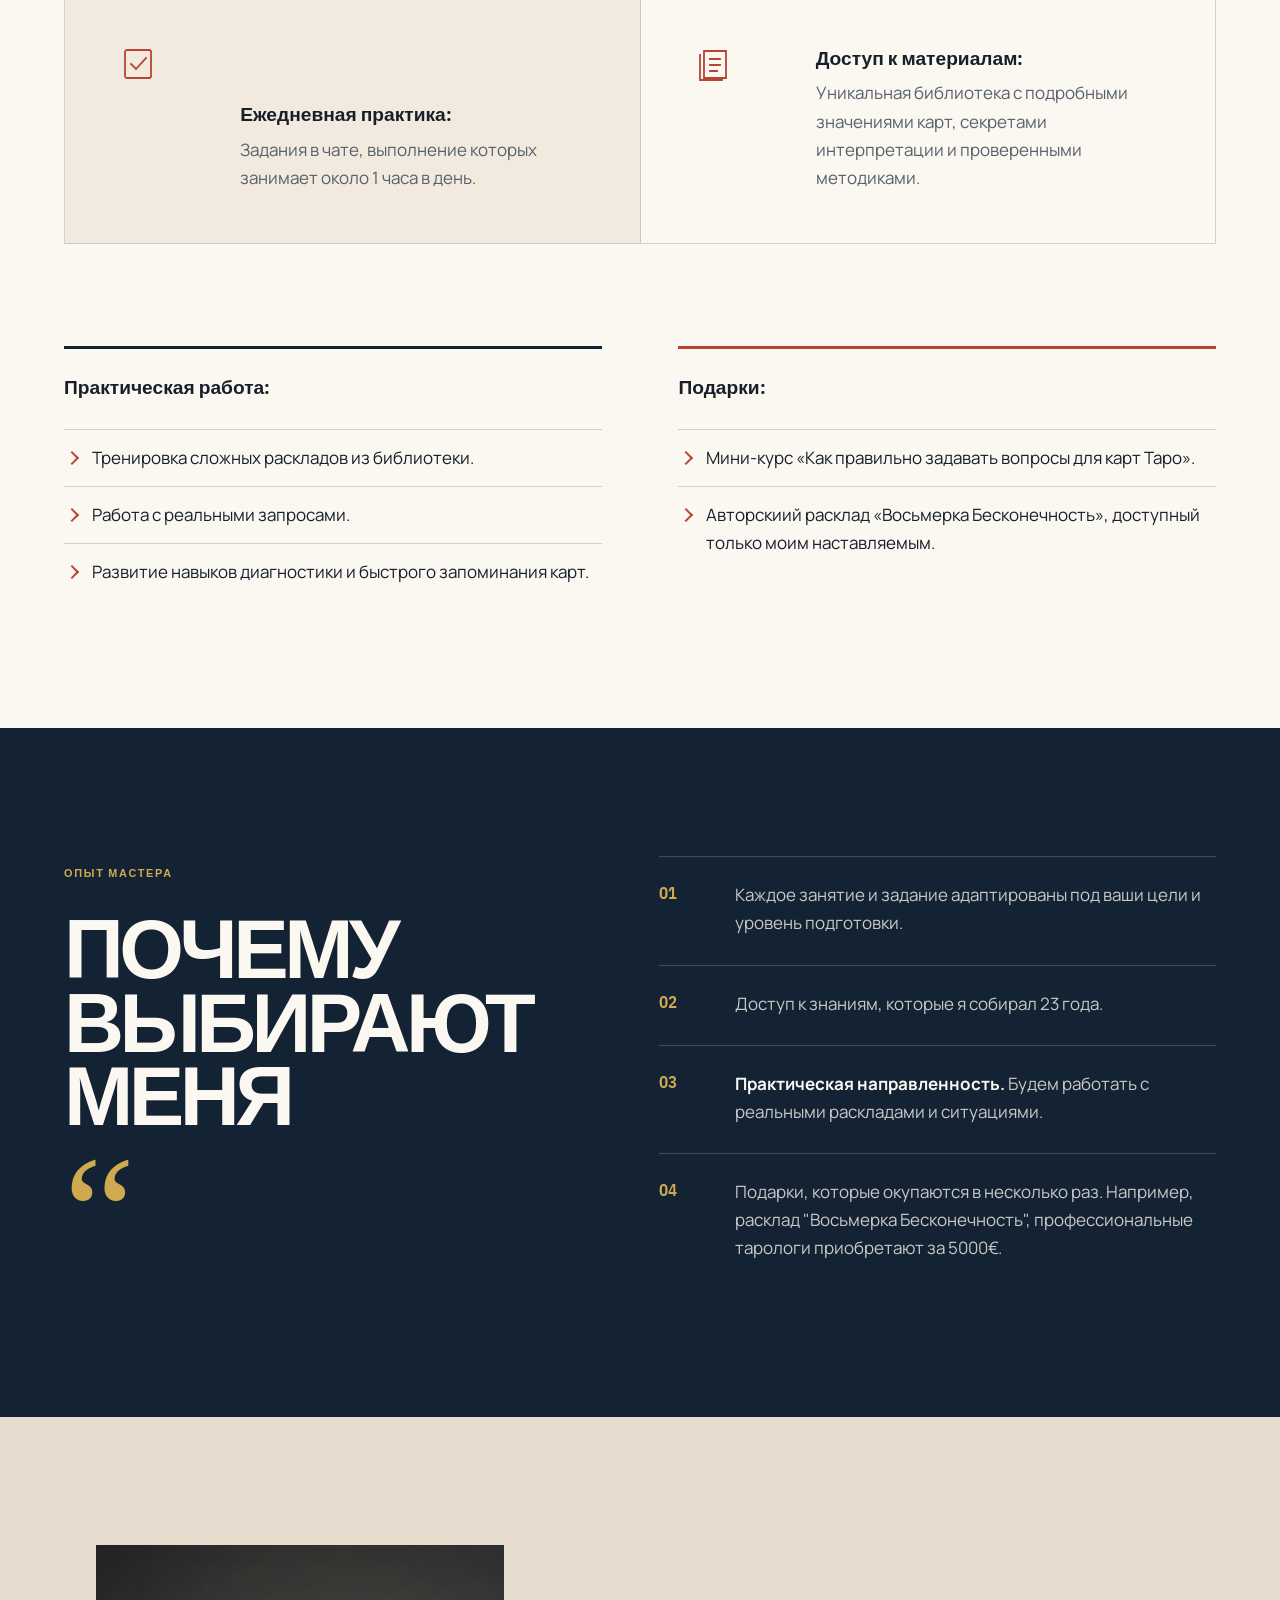
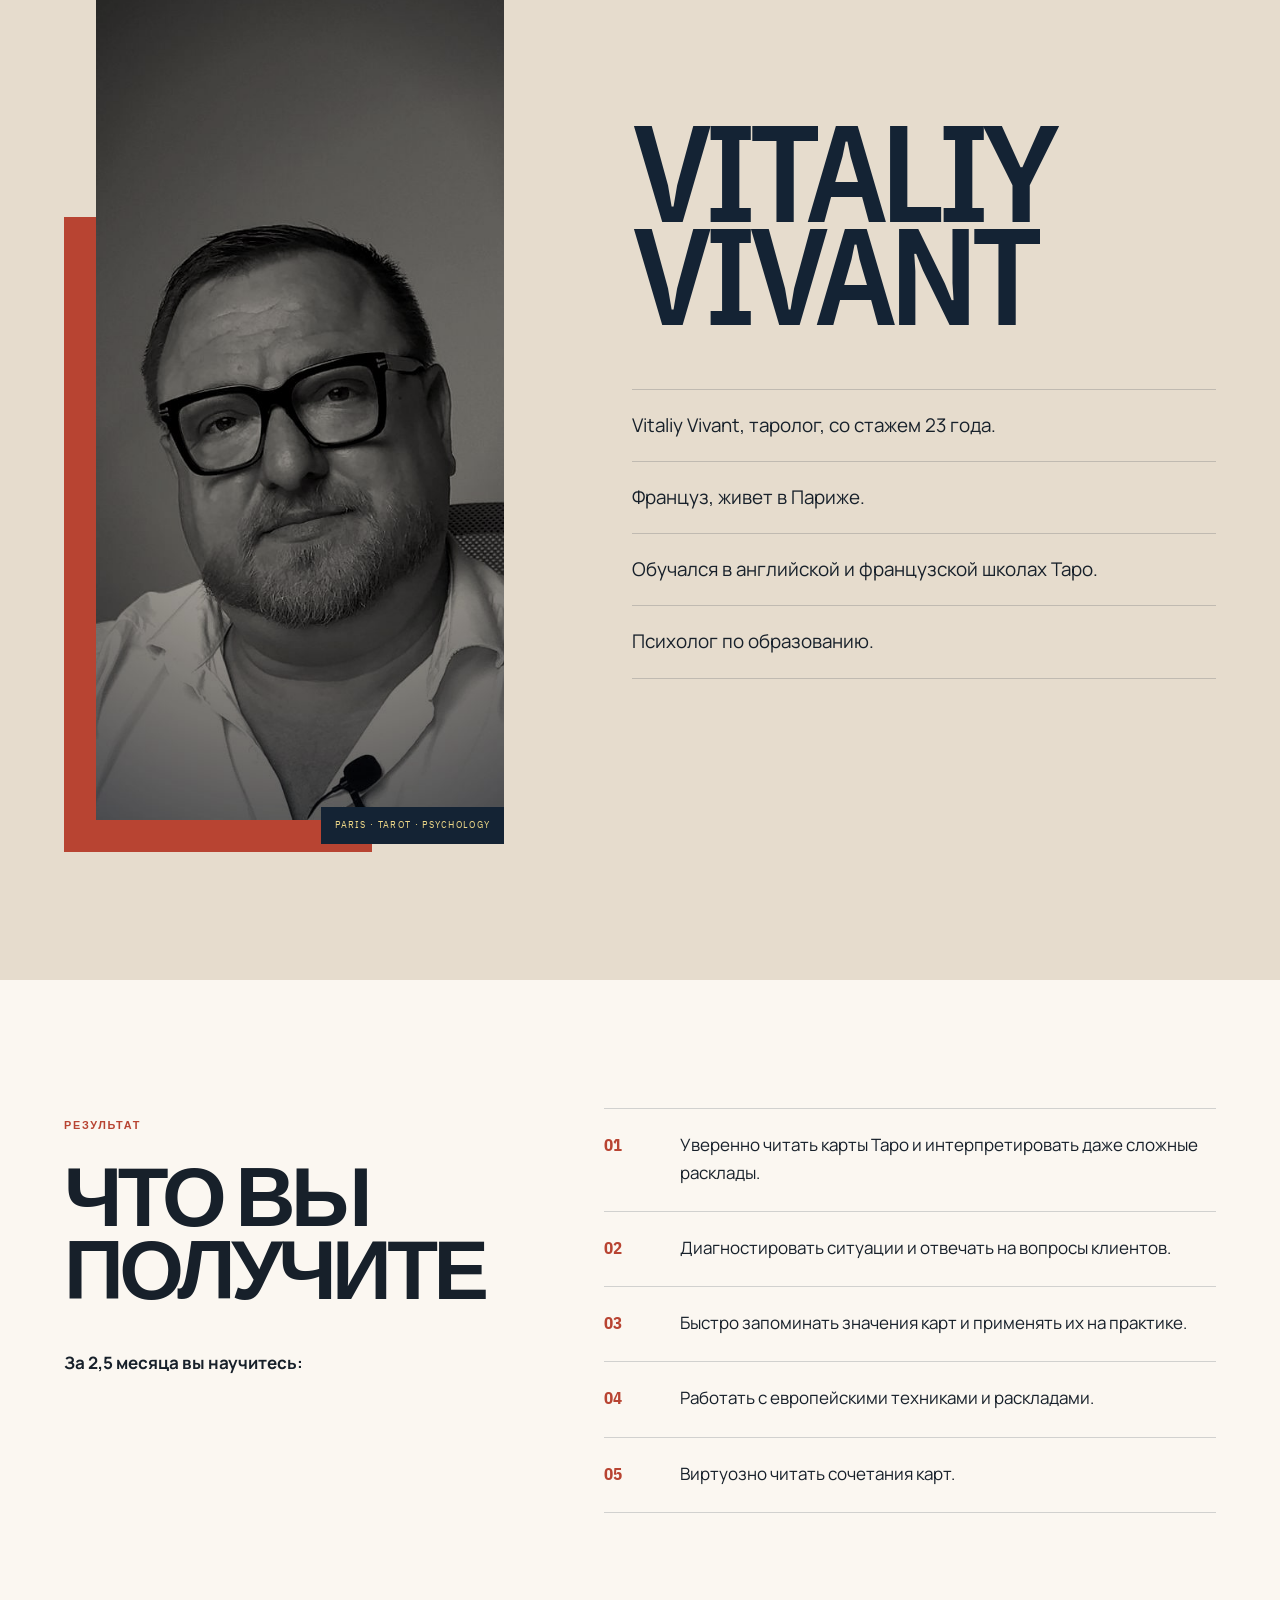
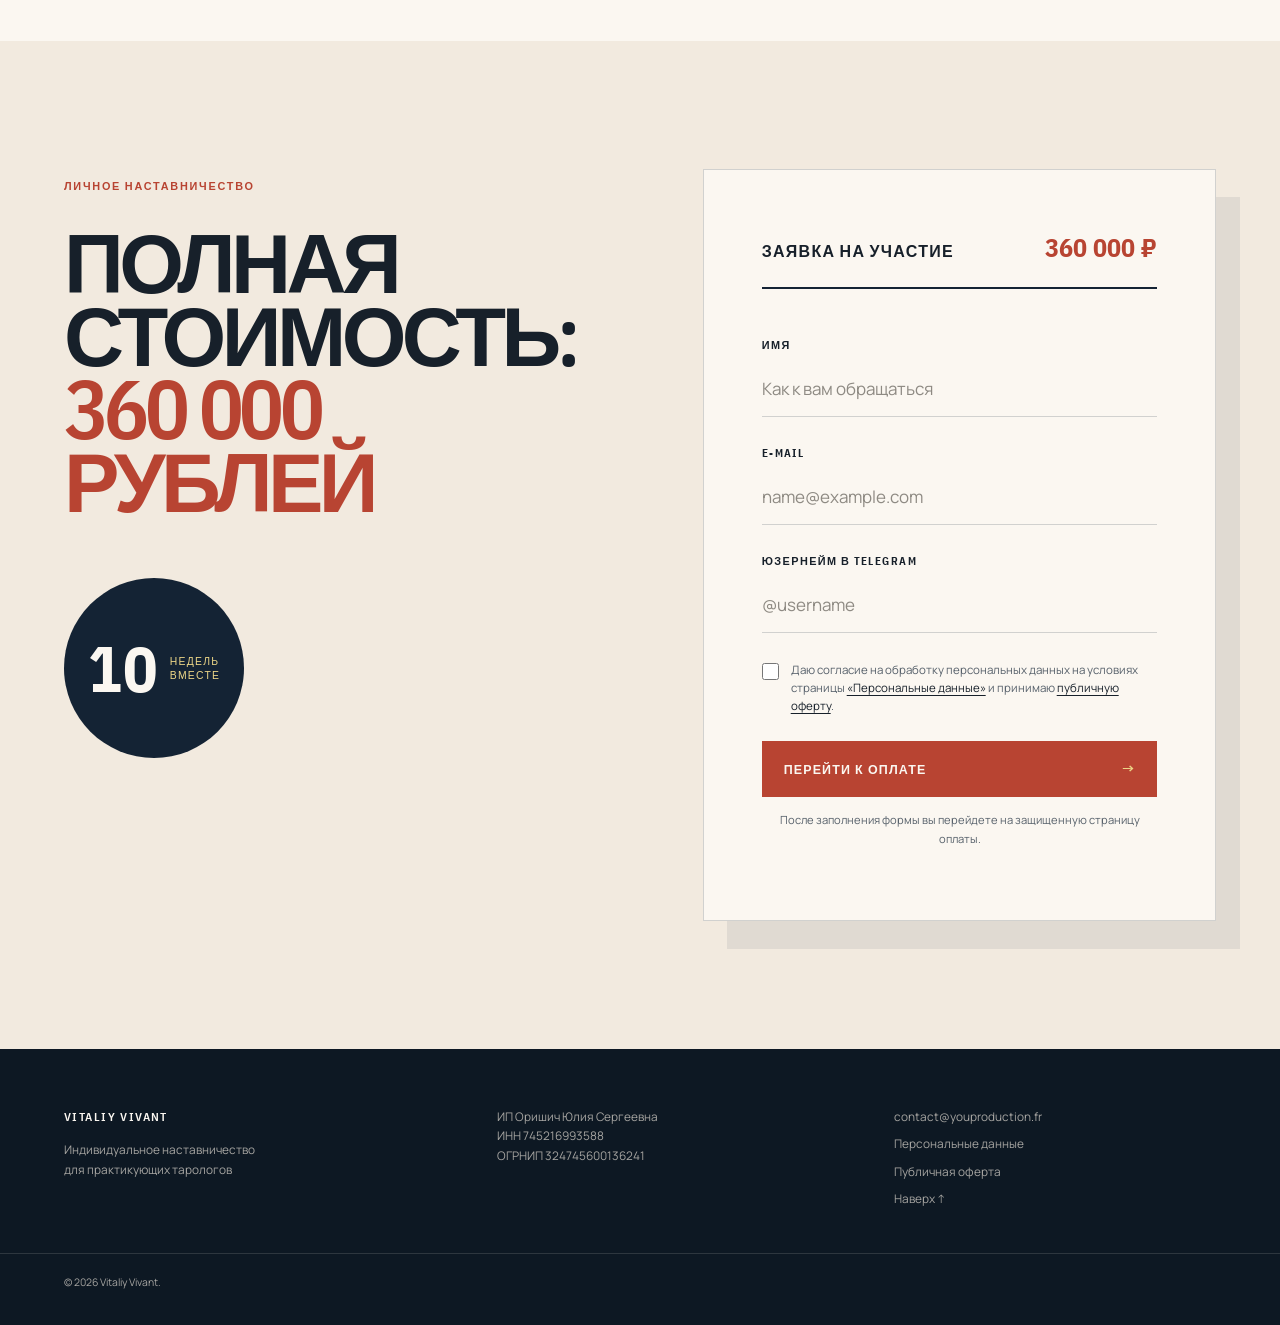
==== commit 14738881: "Fix mobile typography and legal links" ====
--- a/index.html
+++ b/index.html
@@ -34,7 +34,10 @@
       <div class="hero-noise" aria-hidden="true"></div>
       <div class="wrap hero-grid">
         <div class="hero-copy">
-          <a class="handle reveal" href="https://t.me/vitaliy_vivant" target="_blank" rel="noopener">@vitaliy_vivant ↗</a>
+          <a class="handle reveal" href="https://t.me/vitaliy_vivant" target="_blank" rel="noopener">
+            @vitaliy_vivant
+            <svg class="inline-arrow" viewBox="0 0 20 20" aria-hidden="true"><path d="M5 15 15 5M8 5h7v7"/></svg>
+          </a>
           <p class="hero-label reveal">индивидуальное наставничество</p>
           <h1 id="hero-title" class="hero-title reveal">для практикующих <em>тарологов</em></h1>
           <p class="hero-credential reveal">от опытного мастера Таро с 23-летним опытом</p>
@@ -62,19 +65,25 @@
 
         <div class="program-grid">
           <article class="program-card reveal">
-            <span class="program-mark">10</span>
+            <span class="program-mark program-number" aria-hidden="true">10</span>
             <div><h3>Продолжительность:</h3><p>2,5 месяца (10 недель).</p></div>
           </article>
           <article class="program-card reveal">
-            <span class="program-mark">●</span>
+            <span class="program-mark" aria-hidden="true">
+              <svg viewBox="0 0 40 40"><rect x="5.5" y="10" width="22" height="20" rx="2"/><path d="m27.5 16 7-4v16l-7-4z"/></svg>
+            </span>
             <div><h3>Формат:</h3><p>Еженедельные созвоны по видеосвязи (10 созвонов).</p></div>
           </article>
           <article class="program-card reveal">
-            <span class="program-mark">↗</span>
+            <span class="program-mark" aria-hidden="true">
+              <svg viewBox="0 0 40 40"><rect x="7" y="6" width="26" height="28" rx="2"/><path d="m13 20 5 5 10-11"/></svg>
+            </span>
             <div><h3>Ежедневная практика:</h3><p>Задания в чате, выполнение которых занимает около 1 часа в день.</p></div>
           </article>
           <article class="program-card reveal">
-            <span class="program-mark">∞</span>
+            <span class="program-mark" aria-hidden="true">
+              <svg viewBox="0 0 40 40"><path d="M10 7h22v27H10z"/><path d="M6 11v25h22M16 15h10M16 21h10M16 27h7"/></svg>
+            </span>
             <div><h3>Доступ к материалам:</h3><p>Уникальная библиотека с подробными значениями карт, секретами интерпретации и проверенными методиками.</p></div>
           </article>
         </div>
@@ -187,7 +196,7 @@
             <span>Даю согласие на обработку персональных данных на условиях страницы <a href="privacy.html" target="_blank" rel="noopener">«Персональные данные»</a> и принимаю <a href="offer.html" target="_blank" rel="noopener">публичную оферту</a>.</span>
           </label>
 
-          <button class="button button-primary button-block" type="submit">Перейти к оплате <span aria-hidden="true">↗</span></button>
+          <button class="button button-primary button-block" type="submit">Перейти к оплате <span aria-hidden="true">→</span></button>
           <p class="form-note">После заполнения формы вы перейдете на защищенную страницу оплаты.</p>
           <p class="form-status" id="formStatus" role="status" aria-live="polite"></p>
         </form>
--- a/assets/css/styles.css
+++ b/assets/css/styles.css
@@ -18,9 +18,10 @@
 
 * { box-sizing: border-box; }
 html { max-width: 100%; overflow-x: clip; scroll-behavior: smooth; }
-body { max-width: 100%; margin: 0; overflow-x: clip; color: var(--ink); background: var(--paper); font-family: var(--body); font-size: clamp(15px, .92rem + .18vw, 18px); line-height: 1.65; }
+body { max-width: 100%; margin: 0; overflow-x: clip; color: var(--ink); background: var(--paper); font-family: var(--body); font-size: clamp(15px, .92rem + .18vw, 18px); line-height: 1.65; -webkit-hyphens: none; hyphens: none; }
 img { display: block; max-width: 100%; }
 a { color: inherit; text-decoration: none; }
+h1, h2, h3, .mentor-name { hyphens: none; overflow-wrap: normal; word-break: normal; }
 button, input { font: inherit; }
 button { color: inherit; }
 .wrap { width: min(100%, 1500px); margin-inline: auto; padding-inline: var(--gutter); }
@@ -39,7 +40,8 @@
 .hero-noise { position: absolute; inset: 0; opacity: .14; pointer-events: none; background-image: url("data:image/svg+xml,%3Csvg viewBox='0 0 240 240' xmlns='http://www.w3.org/2000/svg'%3E%3Cfilter id='n'%3E%3CfeTurbulence type='fractalNoise' baseFrequency='.82' numOctaves='3' stitchTiles='stitch'/%3E%3C/filter%3E%3Crect width='100%25' height='100%25' filter='url(%23n)' opacity='.42'/%3E%3C/svg%3E"); }
 .hero-grid { position: relative; display: grid; grid-template-columns: 1.05fr .95fr; gap: clamp(50px, 8vw, 130px); align-items: center; min-height: 100svh; padding-top: 120px; padding-bottom: 100px; }
 .hero-copy { position: relative; z-index: 2; max-width: 830px; }
-.handle { display: inline-block; margin-bottom: clamp(32px, 6vh, 64px); color: var(--gold-light); font-size: .83rem; letter-spacing: .08em; }
+.handle { display: inline-flex; align-items: center; gap: 8px; margin-bottom: clamp(32px, 6vh, 64px); color: var(--gold-light); font-size: .83rem; letter-spacing: .08em; }
+.inline-arrow { width: 1.15em; height: 1.15em; fill: none; stroke: currentColor; stroke-width: 1.7; stroke-linecap: square; stroke-linejoin: miter; }
 .hero-label { margin: 0 0 8px; font-family: var(--display); font-size: clamp(1rem, .9rem + .7vw, 1.55rem); font-weight: 600; letter-spacing: .08em; text-transform: uppercase; }
 .hero-title { margin: 0; font-family: var(--display); font-size: clamp(4.4rem, 2.8rem + 5.8vw, 9.2rem); font-weight: 600; line-height: .78; letter-spacing: -.065em; text-transform: uppercase; text-wrap: balance; }
 .hero-title em { display: block; margin-left: clamp(30px, 7vw, 130px); color: var(--gold); font-style: normal; }
@@ -80,7 +82,9 @@
 .program-grid { display: grid; grid-template-columns: 1fr 1fr; border-top: 1px solid var(--rule); border-left: 1px solid var(--rule); }
 .program-card { position: relative; min-height: 240px; display: grid; grid-template-columns: 100px 1fr; gap: 24px; align-items: end; padding: clamp(28px, 4vw, 54px); border-right: 1px solid var(--rule); border-bottom: 1px solid var(--rule); }
 .program-card:nth-child(2), .program-card:nth-child(3) { background: var(--paper); }
-.program-mark { align-self: start; font-family: var(--display); font-size: 2.5rem; font-weight: 600; color: var(--terra); line-height: 1; }
+.program-mark { align-self: start; width: 44px; min-height: 44px; display: grid; place-items: center; color: var(--terra); line-height: 1; }
+.program-mark svg { width: 40px; height: 40px; fill: none; stroke: currentColor; stroke-width: 1.8; stroke-linecap: square; stroke-linejoin: miter; }
+.program-number { justify-content: start; font-family: var(--display); font-size: 2.5rem; font-weight: 600; }
 .program-card h3, .practice-block h3 { margin: 0 0 6px; font-family: var(--display); font-size: 1.2rem; }
 .program-card p { margin: 0; color: var(--ink-soft); }
 .practice-grid { display: grid; grid-template-columns: 1fr 1fr; gap: clamp(30px, 6vw, 90px); margin-top: clamp(60px, 8vw, 110px); }
@@ -88,7 +92,7 @@
 .practice-block.gift { border-top-color: var(--terra); }
 .practice-block ul { padding: 0; margin: 26px 0 0; list-style: none; }
 .practice-block li { position: relative; padding: 14px 0 14px 28px; border-top: 1px solid var(--rule); }
-.practice-block li::before { content: "↗"; position: absolute; left: 0; color: var(--terra); }
+.practice-block li::before { content: ""; position: absolute; left: 3px; top: 1.35em; width: 8px; height: 8px; border-top: 2px solid var(--terra); border-right: 2px solid var(--terra); transform: rotate(45deg); }
 
 .why { color: var(--paper-light); background: var(--navy); }
 .why-grid { display: grid; grid-template-columns: .8fr 1.2fr; gap: clamp(60px, 10vw, 150px); }
@@ -165,7 +169,7 @@
 .legal-subtitle { max-width: 780px; margin: 24px 0 52px; color: var(--ink-soft); font-size: clamp(.95rem, .9rem + .2vw, 1.08rem); }
 .legal-content { color: #343d45; font-size: clamp(.83rem, .79rem + .12vw, .94rem); line-height: 1.62; }
 .legal-content h2 { margin: 2.4em 0 .8em; padding-top: .7em; color: var(--navy); border-top: 1px solid var(--rule); font-family: var(--display); font-size: clamp(1.35rem, 1.1rem + .8vw, 2rem); line-height: 1.1; text-transform: uppercase; }
-.legal-content p { margin: 0 0 1em; overflow-wrap: anywhere; }
+.legal-content p { margin: 0 0 1em; hyphens: none; overflow-wrap: normal; word-break: normal; }
 .legal-content a { color: var(--terra-dark); text-decoration: underline; text-underline-offset: 3px; overflow-wrap: anywhere; }
 .legal-content strong { color: var(--navy); }
 .legal-note { margin-top: 54px; padding: 20px 22px; color: var(--ink-soft); background: var(--paper); border-left: 4px solid var(--terra); font-size: .78rem; }
@@ -215,38 +219,48 @@
   .brand svg { width: 21px; }
   .header-cta { max-width: 130px; text-align: right; }
   .hero-grid { padding-top: 96px; }
-  .hero-title { font-size: clamp(2.75rem, 13.2vw, 3.85rem); line-height: .82; }
-  .hero-label { font-size: clamp(.82rem, 4.2vw, 1rem); }
+  .hero-title { font-size: clamp(2.25rem, 11vw, 3rem); line-height: .86; letter-spacing: -.045em; }
+  .hero-title em { margin-left: 4vw; }
+  .hero-label { font-size: clamp(.76rem, 3.65vw, .9rem); letter-spacing: .065em; }
+  .hero-credential { margin-top: 28px; font-size: .78rem; line-height: 1.55; }
+  .hero-lead { margin-top: 30px; font-size: .96rem; line-height: 1.58; }
   .hero-visual { min-height: 480px; }
   .portrait-frame { width: calc(100% - 26px); margin-right: 26px; box-shadow: 20px 22px 0 var(--terra); }
   .session-count { left: 2px; bottom: 2%; width: 112px; }
   .session-count b { font-size: 3.4rem; }
   .card-fan { right: 1%; top: 2%; width: 86px; height: 118px; }
-  .program-card { grid-template-columns: 64px 1fr; padding: 28px 20px; }
-  .program-mark { font-size: 2rem; }
-  .why-list p, .outcomes-list p { padding-left: 52px; }
-  .section-heading h2, .why h2, .outcomes h2, .application h2 { font-size: clamp(2.3rem, 11.5vw, 3.15rem); line-height: .92; hyphens: auto; overflow-wrap: break-word; }
-  .mentor-name { font-size: clamp(3.65rem, 16vw, 4.8rem); line-height: .8; overflow-wrap: break-word; }
+  .section { padding-block: clamp(68px, 18vw, 88px); }
+  .section-heading { margin-bottom: 44px; }
+  .program-card { grid-template-columns: 48px minmax(0, 1fr); gap: 16px; padding: 25px 18px; }
+  .program-mark { width: 36px; min-height: 36px; }
+  .program-mark svg { width: 34px; height: 34px; }
+  .program-number { font-size: 2rem; }
+  .program-card h3, .practice-block h3 { font-size: 1.05rem; line-height: 1.28; }
+  .program-card p, .practice-block li { font-size: .9rem; line-height: 1.56; }
+  .why-list p, .outcomes-list p { padding-left: 46px; }
+  .section-heading h2, .why h2, .outcomes h2, .application h2 { font-size: clamp(1.95rem, 8.6vw, 2.55rem); line-height: .96; letter-spacing: -.035em; hyphens: none; overflow-wrap: normal; word-break: normal; text-wrap: pretty; }
+  .mentor-name { font-size: clamp(3rem, 13vw, 3.8rem); line-height: .84; letter-spacing: -.045em; hyphens: none; overflow-wrap: normal; word-break: normal; }
   .mentor-photo { padding: 0 0 22px 18px; }
   .order-form { padding: 27px 18px; box-shadow: 12px 14px 0 rgba(20,35,52,.08); }
   .form-heading { align-items: flex-start; flex-direction: column; gap: 4px; }
   .button { width: 100%; padding-inline: 16px; gap: 16px; }
   .footer-grid { grid-template-columns: 1fr; }
   .footer-grid nav { grid-column: auto; }
-  .legal-title { font-size: clamp(2.25rem, 12vw, 3.4rem); overflow-wrap: break-word; }
+  .legal-title { font-size: clamp(2rem, 9.5vw, 2.7rem); line-height: .96; letter-spacing: -.035em; hyphens: none; overflow-wrap: normal; word-break: normal; }
   .legal-main { padding-top: 42px; }
   .legal-content { font-size: .82rem; line-height: 1.58; }
-  .legal-content h2 { font-size: 1.25rem; hyphens: auto; overflow-wrap: break-word; }
+  .legal-content h2 { font-size: 1.15rem; line-height: 1.2; hyphens: none; overflow-wrap: normal; word-break: normal; }
 }
 
 @media (max-width: 350px) {
   :root { --gutter: 16px; }
   .header-cta { display: none; }
-  .hero-title { font-size: 12.7vw; }
-  .section-heading h2, .why h2, .outcomes h2, .application h2 { font-size: 2.2rem; }
-  .program-card { grid-template-columns: 48px 1fr; padding-inline: 16px; }
-  .program-card p, .practice-block li, .why-list p, .outcomes-list p { overflow-wrap: anywhere; }
-  .mentor-name { font-size: 3.4rem; }
+  .hero-title { font-size: 10.8vw; }
+  .section-heading h2, .why h2, .outcomes h2, .application h2 { font-size: 1.85rem; }
+  .program-card { grid-template-columns: 40px minmax(0, 1fr); gap: 12px; padding-inline: 14px; }
+  .program-card p, .practice-block li, .why-list p, .outcomes-list p { hyphens: none; overflow-wrap: normal; word-break: normal; }
+  .mentor-name { font-size: 2.85rem; }
+  .legal-content h2 { font-size: .92rem; letter-spacing: -.02em; }
   .form-heading b { font-size: 1.35rem; }
 }
 
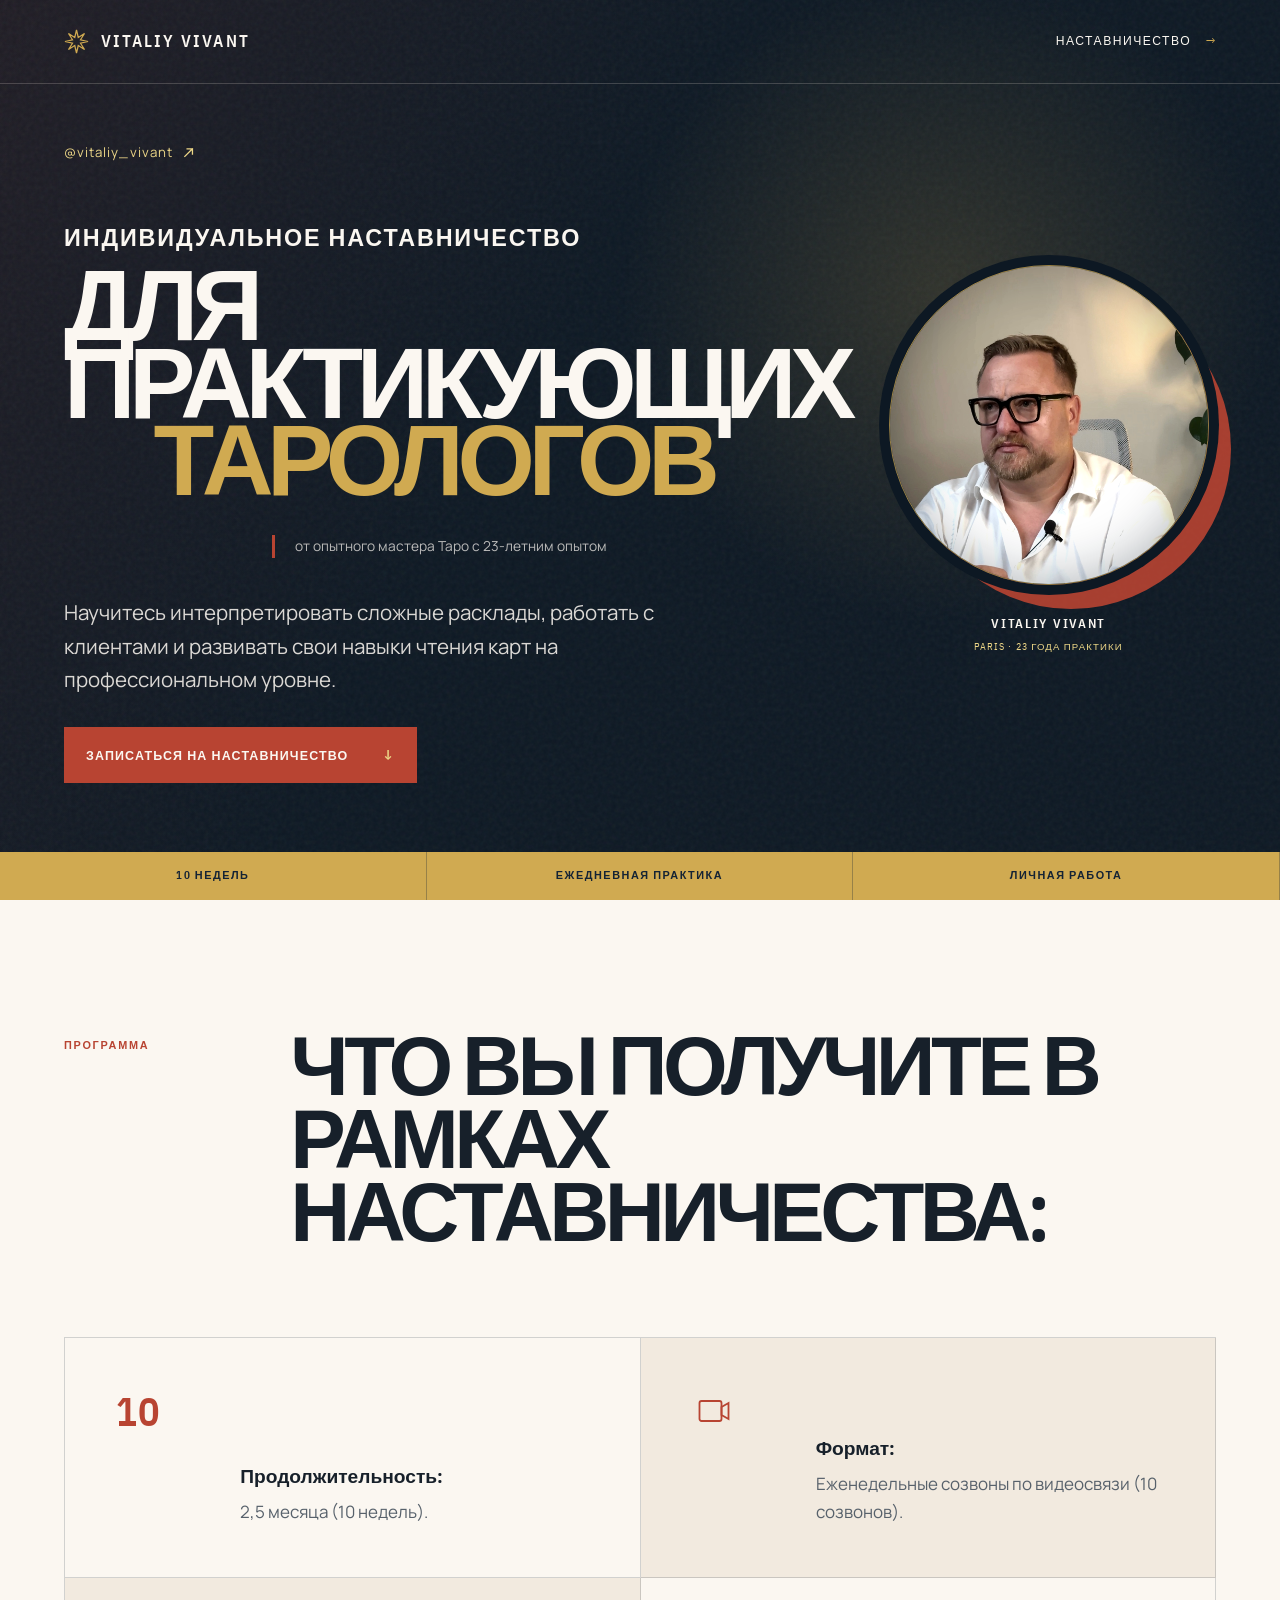
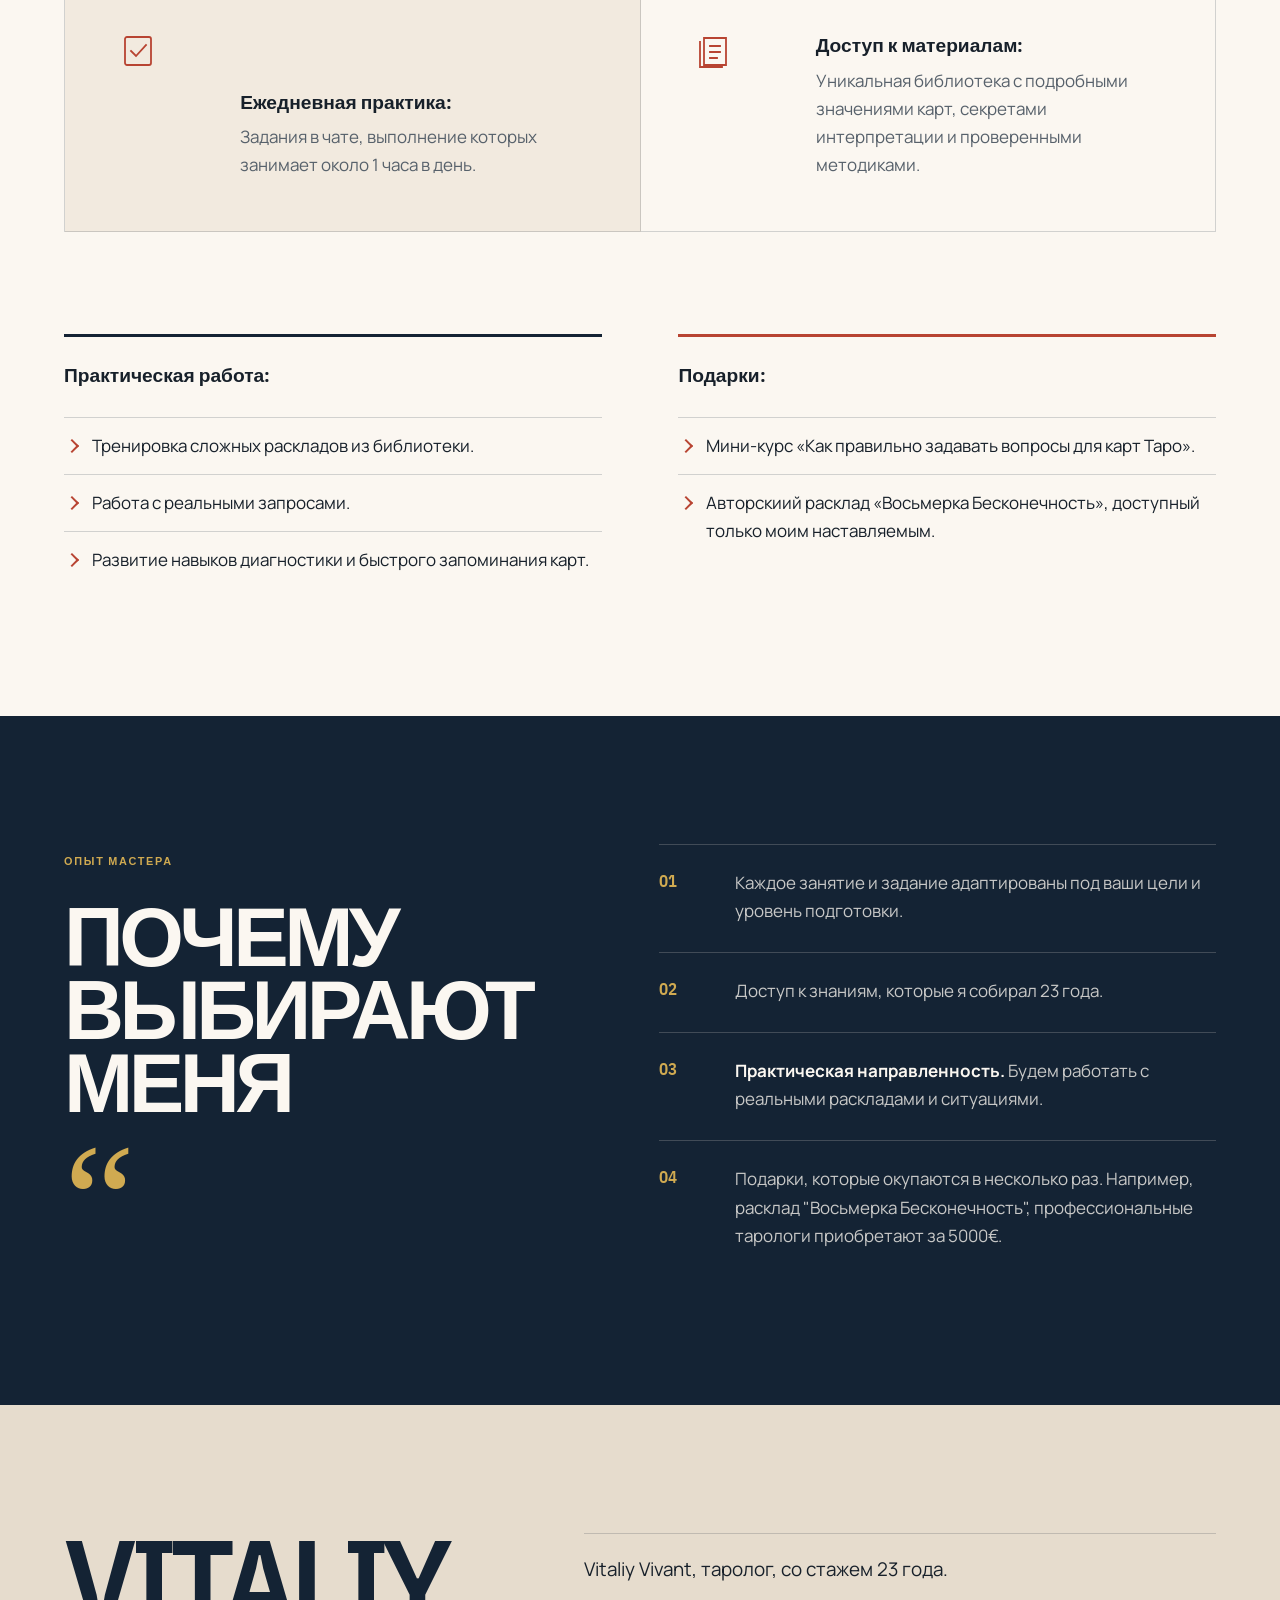
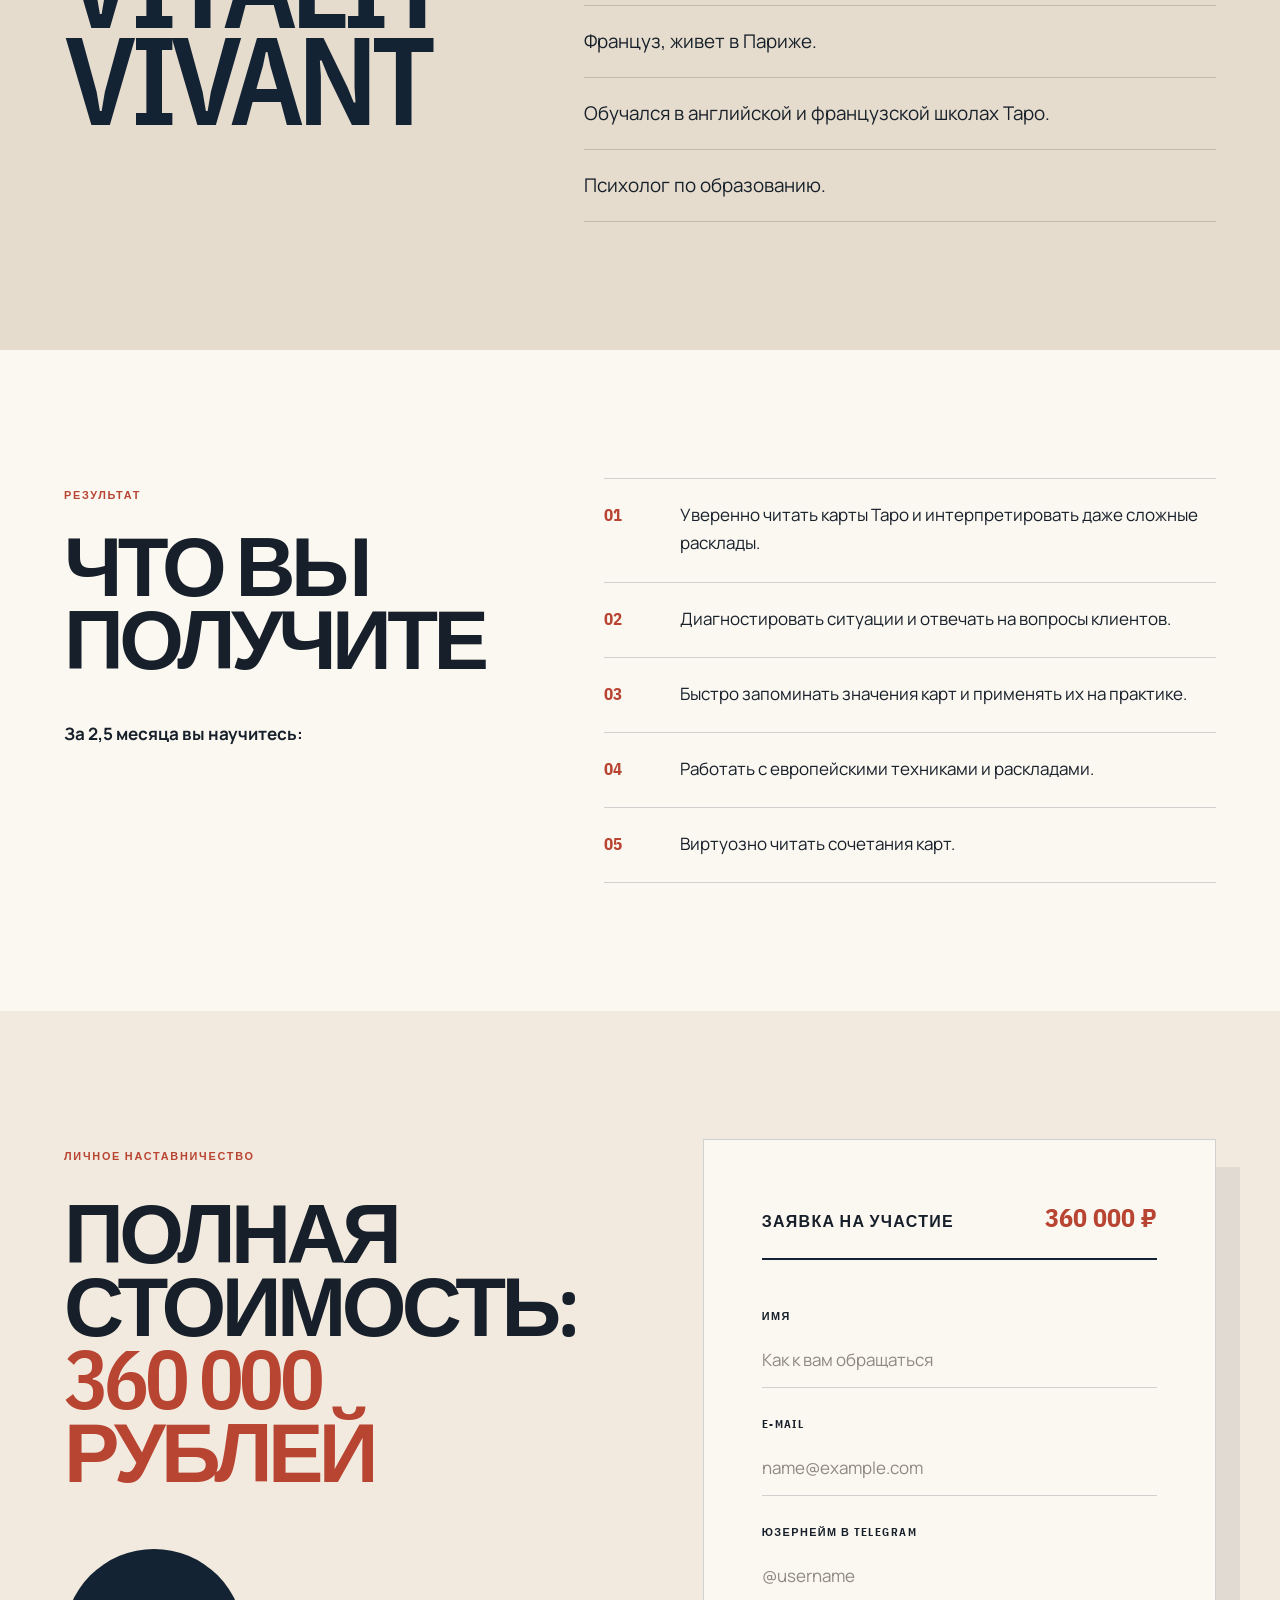
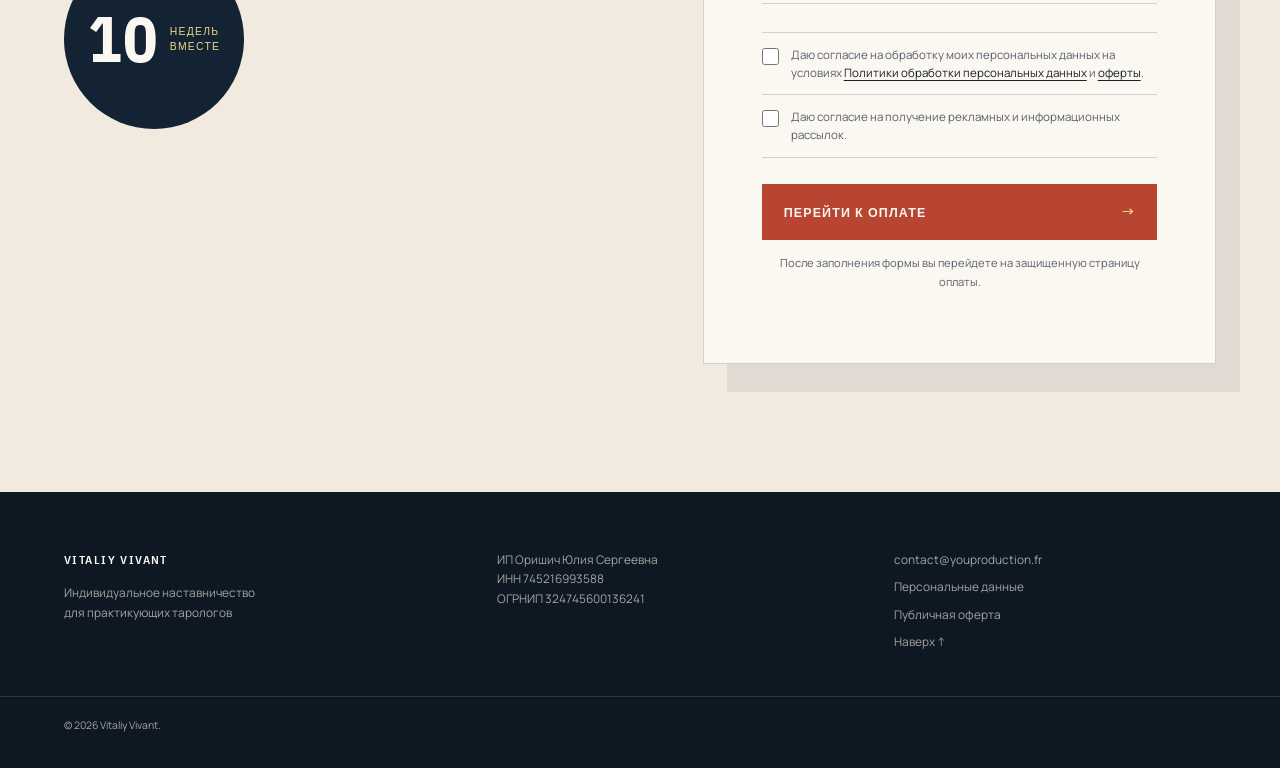
==== commit ebc947c2: "Update portrait and form consents" ====
--- a/index.html
+++ b/index.html
@@ -9,7 +9,7 @@
   <meta property="og:type" content="website">
   <meta property="og:title" content="Индивидуальное наставничество — Vitaliy Vivant">
   <meta property="og:description" content="10 недель практической работы с опытным мастером Таро.">
-  <meta property="og:image" content="assets/img/vitaliy-studio.jpg">
+  <meta property="og:image" content="assets/img/vitaliy-vivant-circle.jpg">
   <link rel="icon" href="data:image/svg+xml,%3Csvg xmlns='http://www.w3.org/2000/svg' viewBox='0 0 200 200'%3E%3Crect width='200' height='200' rx='24' fill='%23142334'/%3E%3Cpath d='M100 20 112.6 69.5 156.6 43.4 130.5 87.4 180 100 130.5 112.6 156.6 156.6 112.6 130.5 100 180 87.4 130.5 43.4 156.6 69.5 112.6 20 100 69.5 87.4 43.4 43.4 87.4 69.5Z' fill='none' stroke='%23d0aa51' stroke-width='6'/%3E%3C/svg%3E">
   <link rel="preconnect" href="https://fonts.googleapis.com">
   <link rel="preconnect" href="https://fonts.gstatic.com" crossorigin>
@@ -45,12 +45,11 @@
           <a class="button button-primary reveal" href="#application">Записаться на наставничество <span aria-hidden="true">↓</span></a>
         </div>
 
-        <div class="hero-visual reveal" aria-label="Vitaliy Vivant за работой с картами Таро">
+        <div class="hero-visual reveal" aria-label="Vitaliy Vivant, наставник">
           <div class="portrait-frame">
-            <img src="assets/img/vitaliy-studio.jpg" width="1122" height="1402" alt="Vitaliy Vivant за столом с колодой карт">
-          </div>
-          <div class="session-count" aria-label="10 еженедельных созвонов"><b>10</b><span>созвонов</span></div>
-          <div class="card-fan" aria-hidden="true"><i></i><i></i><i></i></div>
+            <img src="assets/img/vitaliy-vivant-circle.jpg" width="1290" height="2796" alt="Vitaliy Vivant с колодой карт">
+          </div>
+          <p class="portrait-caption"><span>Vitaliy Vivant</span><small>Paris · 23 года практики</small></p>
         </div>
       </div>
       <div class="hero-strip" aria-hidden="true"><span>10 недель</span><span>ежедневная практика</span><span>личная работа</span></div>
@@ -126,10 +125,6 @@
 
     <section class="section mentor" aria-label="О наставнике">
       <div class="wrap mentor-grid">
-        <figure class="mentor-photo reveal">
-          <img src="assets/img/vitaliy-portrait.jpg" width="700" height="875" alt="Портрет Vitaliy Vivant">
-          <figcaption>Paris · Tarot · Psychology</figcaption>
-        </figure>
         <div class="mentor-copy">
           <p class="mentor-name reveal">Vitaliy Vivant</p>
           <div class="mentor-facts">
@@ -191,10 +186,17 @@
             <p class="error">Укажите юзернейм в Telegram.</p>
           </div>
 
-          <label class="consent" id="field-consent">
-            <input type="checkbox" name="agree" required>
-            <span>Даю согласие на обработку персональных данных на условиях страницы <a href="privacy.html" target="_blank" rel="noopener">«Персональные данные»</a> и принимаю <a href="offer.html" target="_blank" rel="noopener">публичную оферту</a>.</span>
-          </label>
+          <div class="consent-list">
+            <label class="consent consent-required" id="field-consent">
+              <input type="checkbox" name="agree" aria-describedby="consentError" required>
+              <span>Даю согласие на обработку моих персональных данных на условиях <a href="privacy.html" target="_blank" rel="noopener">Политики обработки персональных данных</a> и <a href="offer.html" target="_blank" rel="noopener">оферты</a>.</span>
+            </label>
+            <p class="consent-error" id="consentError">Это обязательное поле.</p>
+            <label class="consent consent-optional">
+              <input type="checkbox" name="marketing">
+              <span>Даю согласие на получение рекламных и информационных рассылок.</span>
+            </label>
+          </div>
 
           <button class="button button-primary button-block" type="submit">Перейти к оплате <span aria-hidden="true">→</span></button>
           <p class="form-note">После заполнения формы вы перейдете на защищенную страницу оплаты.</p>
--- a/assets/css/styles.css
+++ b/assets/css/styles.css
@@ -38,28 +38,24 @@
 .hero { position: relative; min-height: 100svh; overflow: hidden; color: var(--paper-light); background: var(--navy-deep); }
 .hero::before { content: ""; position: absolute; inset: 0; background: radial-gradient(circle at 74% 33%, rgba(208,170,81,.18), transparent 29%), linear-gradient(120deg, rgba(184,68,50,.11), transparent 42%); }
 .hero-noise { position: absolute; inset: 0; opacity: .14; pointer-events: none; background-image: url("data:image/svg+xml,%3Csvg viewBox='0 0 240 240' xmlns='http://www.w3.org/2000/svg'%3E%3Cfilter id='n'%3E%3CfeTurbulence type='fractalNoise' baseFrequency='.82' numOctaves='3' stitchTiles='stitch'/%3E%3C/filter%3E%3Crect width='100%25' height='100%25' filter='url(%23n)' opacity='.42'/%3E%3C/svg%3E"); }
-.hero-grid { position: relative; display: grid; grid-template-columns: 1.05fr .95fr; gap: clamp(50px, 8vw, 130px); align-items: center; min-height: 100svh; padding-top: 120px; padding-bottom: 100px; }
+.hero-grid { position: relative; display: grid; grid-template-columns: minmax(0, 1fr) minmax(220px, .46fr); gap: clamp(42px, 7vw, 110px); align-items: center; min-height: 100svh; padding-top: 120px; padding-bottom: 100px; }
 .hero-copy { position: relative; z-index: 2; max-width: 830px; }
 .handle { display: inline-flex; align-items: center; gap: 8px; margin-bottom: clamp(32px, 6vh, 64px); color: var(--gold-light); font-size: .83rem; letter-spacing: .08em; }
 .inline-arrow { width: 1.15em; height: 1.15em; fill: none; stroke: currentColor; stroke-width: 1.7; stroke-linecap: square; stroke-linejoin: miter; }
 .hero-label { margin: 0 0 8px; font-family: var(--display); font-size: clamp(1rem, .9rem + .7vw, 1.55rem); font-weight: 600; letter-spacing: .08em; text-transform: uppercase; }
-.hero-title { margin: 0; font-family: var(--display); font-size: clamp(4.4rem, 2.8rem + 5.8vw, 9.2rem); font-weight: 600; line-height: .78; letter-spacing: -.065em; text-transform: uppercase; text-wrap: balance; }
+.hero-title { margin: 0; font-family: var(--display); font-size: clamp(4.2rem, 2.7rem + 4.4vw, 8.2rem); font-weight: 600; line-height: .78; letter-spacing: -.065em; text-transform: uppercase; text-wrap: balance; }
 .hero-title em { display: block; margin-left: clamp(30px, 7vw, 130px); color: var(--gold); font-style: normal; }
 .hero-credential { max-width: 520px; margin: 38px 0 0 auto; padding-left: 20px; color: rgba(251,247,241,.72); border-left: 3px solid var(--terra); font-size: .86rem; }
 .hero-lead { max-width: 650px; margin: 38px 0 30px; font-size: clamp(1.02rem, .9rem + .48vw, 1.35rem); color: rgba(251,247,241,.86); }
 
-.hero-visual { position: relative; align-self: stretch; min-height: 680px; display: flex; align-items: center; justify-content: center; }
-.portrait-frame { position: relative; z-index: 1; width: min(100%, 510px); aspect-ratio: .78; overflow: hidden; border: 1px solid rgba(208,170,81,.45); box-shadow: 34px 34px 0 rgba(184,68,50,.85); }
-.portrait-frame::after { content: ""; position: absolute; inset: 0; box-shadow: inset 0 0 90px rgba(13,24,35,.55); pointer-events: none; }
-.portrait-frame img { width: 100%; height: 100%; object-fit: cover; object-position: 50% 37%; filter: saturate(.72) contrast(1.08); }
-.session-count { position: absolute; z-index: 3; left: 0; bottom: 9%; width: 150px; aspect-ratio: 1; display: grid; place-content: center; text-align: center; color: var(--navy); background: var(--gold); border-radius: 50%; box-shadow: 0 0 0 12px var(--navy-deep); transform: rotate(-8deg); }
-.session-count b { font-family: var(--display); font-size: 4.2rem; line-height: .72; }
-.session-count span { margin-top: 12px; font-family: var(--display); font-size: .7rem; letter-spacing: .13em; text-transform: uppercase; }
-.card-fan { position: absolute; right: -3%; top: 9%; width: 150px; height: 190px; }
-.card-fan i { position: absolute; inset: 0; border: 1px solid var(--gold); background: repeating-linear-gradient(45deg, transparent 0 10px, rgba(208,170,81,.16) 10px 11px), var(--navy); }
-.card-fan i:nth-child(1) { transform: rotate(-15deg) translate(-18px,8px); }
-.card-fan i:nth-child(2) { transform: rotate(-5deg); }
-.card-fan i:nth-child(3) { transform: rotate(8deg) translate(18px,8px); }
+.hero-visual { position: relative; min-height: 430px; display: flex; flex-direction: column; align-items: center; justify-content: center; gap: 28px; }
+.portrait-frame { position: relative; z-index: 1; width: clamp(220px, 25vw, 330px); aspect-ratio: 1; overflow: hidden; border: 1px solid rgba(208,170,81,.68); border-radius: 50%; box-shadow: 0 0 0 10px var(--navy-deep), 22px 24px 0 rgba(184,68,50,.9); }
+.portrait-frame::after { content: ""; position: absolute; inset: 0; border-radius: inherit; box-shadow: inset 0 0 54px rgba(13,24,35,.34); pointer-events: none; }
+.portrait-frame img { width: 100%; height: 100%; object-fit: cover; object-position: 50% 35%; transform: scale(1.06); filter: saturate(.86) contrast(1.04); }
+.portrait-caption { position: relative; z-index: 2; margin: 0; text-align: center; font-family: var(--display); text-transform: uppercase; }
+.portrait-caption span, .portrait-caption small { display: block; }
+.portrait-caption span { font-size: .82rem; font-weight: 600; letter-spacing: .13em; }
+.portrait-caption small { margin-top: 5px; color: var(--gold-light); font-size: .6rem; letter-spacing: .12em; }
 .hero-strip { position: absolute; z-index: 4; left: 0; bottom: 0; width: 100%; display: grid; grid-template-columns: repeat(3,1fr); color: var(--navy); background: var(--gold); }
 .hero-strip span { padding: 15px 20px; text-align: center; border-right: 1px solid rgba(20,35,52,.3); font-family: var(--display); font-size: .68rem; font-weight: 600; letter-spacing: .14em; text-transform: uppercase; }
 
@@ -105,13 +101,10 @@
 .why-list strong { color: var(--paper-light); }
 
 .mentor { background: var(--paper-deep); }
-.mentor-grid { display: grid; grid-template-columns: .86fr 1.14fr; gap: clamp(60px, 10vw, 150px); align-items: center; }
-.mentor-photo { position: relative; margin: 0; padding: 0 0 32px 32px; }
-.mentor-photo::before { content: ""; position: absolute; left: 0; bottom: 0; width: 70%; height: 70%; background: var(--terra); }
-.mentor-photo img { position: relative; z-index: 1; width: 100%; aspect-ratio: .82; object-fit: cover; object-position: center top; filter: saturate(.75); }
-.mentor-photo figcaption { position: absolute; z-index: 2; right: 0; bottom: 8px; padding: 10px 14px; color: var(--gold-light); background: var(--navy); font-family: var(--display); font-size: .63rem; letter-spacing: .13em; text-transform: uppercase; }
-.mentor-name { margin: 0 0 clamp(38px, 5vw, 70px); font-family: var(--display); font-size: clamp(4.8rem, 3rem + 7vw, 10rem); font-weight: 600; line-height: .75; letter-spacing: -.06em; text-transform: uppercase; color: var(--navy); }
-.mentor-facts { max-width: 700px; }
+.mentor-grid { display: block; }
+.mentor-copy { display: grid; grid-template-columns: minmax(280px, .78fr) minmax(0, 1.22fr); gap: clamp(55px, 9vw, 130px); align-items: start; }
+.mentor-name { margin: 0; font-family: var(--display); font-size: clamp(4.6rem, 3rem + 6vw, 9rem); font-weight: 600; line-height: .78; letter-spacing: -.06em; text-transform: uppercase; color: var(--navy); }
+.mentor-facts { max-width: none; }
 .mentor-facts p { margin: 0; padding: 20px 0; border-top: 1px solid var(--rule); font-size: clamp(1rem, .9rem + .35vw, 1.25rem); }
 .mentor-facts p:last-child { border-bottom: 1px solid var(--rule); }
 
@@ -143,10 +136,14 @@
 .error { display: none; margin: 6px 0 0; color: var(--terra); font-size: .72rem; }
 .field.invalid input { border-bottom-color: var(--terra); }
 .field.invalid .error { display: block; }
-.consent { display: grid; grid-template-columns: 18px 1fr; gap: 11px; align-items: start; margin: 26px 0; color: var(--ink-soft); font-size: .72rem; line-height: 1.55; }
+.consent-list { margin: 26px 0; }
+.consent { display: grid; grid-template-columns: 18px 1fr; gap: 11px; align-items: start; margin: 0; padding: 13px 0; color: var(--ink-soft); border-top: 1px solid var(--rule); font-size: .72rem; line-height: 1.55; }
+.consent-optional { border-bottom: 1px solid var(--rule); }
 .consent input { width: 17px; height: 17px; margin: 2px 0 0; accent-color: var(--terra); }
 .consent a { color: var(--ink); text-decoration: underline; text-underline-offset: 3px; }
 .consent.invalid { color: var(--terra); }
+.consent-error { display: none; margin: -5px 0 8px 29px; color: var(--terra); font-size: .7rem; }
+.consent.invalid + .consent-error { display: block; }
 .form-note, .form-status { margin: 14px 0 0; color: var(--ink-soft); text-align: center; font-size: .7rem; }
 .form-status { color: var(--terra); }
 
@@ -178,13 +175,11 @@
 .reveal.in { opacity: 1; transform: none; }
 
 @media (max-width: 1020px) {
-  .hero-grid { grid-template-columns: 1fr .75fr; gap: 48px; }
-  .hero-visual { min-height: 560px; }
-  .hero-title { font-size: clamp(4.3rem, 10.5vw, 7rem); }
-  .session-count { width: 125px; }
-  .card-fan { width: 110px; height: 145px; }
+  .hero-grid { grid-template-columns: 1fr .4fr; gap: 44px; }
+  .hero-visual { min-height: 380px; }
+  .hero-title { font-size: clamp(3.9rem, 8.5vw, 5.8rem); }
   .section-heading { grid-template-columns: .4fr 1.6fr; }
-  .why-grid, .mentor-grid, .outcomes-grid, .application-grid { gap: 62px; }
+  .why-grid, .outcomes-grid, .application-grid { gap: 62px; }
 }
 
 @media (max-width: 860px) {
@@ -195,18 +190,19 @@
   .hero-title { font-size: clamp(4.4rem, 19vw, 7rem); }
   .hero-title em { margin-left: 9vw; }
   .hero-credential { margin-left: 0; }
-  .hero-visual { min-height: 560px; margin-inline: auto; width: min(100%, 460px); }
+  .hero-visual { min-height: 0; margin: 24px auto 12px; width: 100%; }
+  .portrait-frame { width: 230px; }
   .hero-strip { grid-template-columns: 1fr; }
   .hero-strip span { display: none; }
   .hero-strip span:first-child { display: block; }
-  .section-heading, .why-grid, .mentor-grid, .outcomes-grid, .application-grid { grid-template-columns: 1fr; }
+  .section-heading, .why-grid, .outcomes-grid, .application-grid { grid-template-columns: 1fr; }
   .section-heading { gap: 24px; }
   .program-grid { grid-template-columns: 1fr; }
   .program-card { min-height: 0; }
   .practice-grid { grid-template-columns: 1fr; }
   .why-grid, .outcomes-grid, .application-grid { gap: 55px; }
   .quote-mark { display: none; }
-  .mentor-photo { max-width: 480px; margin-inline: auto; }
+  .mentor-copy { grid-template-columns: 1fr; gap: 38px; }
   .mentor-name { font-size: clamp(4.1rem, 17vw, 6.2rem); }
   .offer-copy { position: static; }
   .offer-seal { width: 150px; margin-top: 40px; }
@@ -224,11 +220,10 @@
   .hero-label { font-size: clamp(.76rem, 3.65vw, .9rem); letter-spacing: .065em; }
   .hero-credential { margin-top: 28px; font-size: .78rem; line-height: 1.55; }
   .hero-lead { margin-top: 30px; font-size: .96rem; line-height: 1.58; }
-  .hero-visual { min-height: 480px; }
-  .portrait-frame { width: calc(100% - 26px); margin-right: 26px; box-shadow: 20px 22px 0 var(--terra); }
-  .session-count { left: 2px; bottom: 2%; width: 112px; }
-  .session-count b { font-size: 3.4rem; }
-  .card-fan { right: 1%; top: 2%; width: 86px; height: 118px; }
+  .hero-visual { margin-top: 14px; gap: 22px; }
+  .portrait-frame { width: clamp(155px, 45vw, 190px); box-shadow: 0 0 0 7px var(--navy-deep), 13px 14px 0 var(--terra); }
+  .portrait-caption span { font-size: .72rem; }
+  .portrait-caption small { font-size: .54rem; }
   .section { padding-block: clamp(68px, 18vw, 88px); }
   .section-heading { margin-bottom: 44px; }
   .program-card { grid-template-columns: 48px minmax(0, 1fr); gap: 16px; padding: 25px 18px; }
@@ -240,7 +235,6 @@
   .why-list p, .outcomes-list p { padding-left: 46px; }
   .section-heading h2, .why h2, .outcomes h2, .application h2 { font-size: clamp(1.95rem, 8.6vw, 2.55rem); line-height: .96; letter-spacing: -.035em; hyphens: none; overflow-wrap: normal; word-break: normal; text-wrap: pretty; }
   .mentor-name { font-size: clamp(3rem, 13vw, 3.8rem); line-height: .84; letter-spacing: -.045em; hyphens: none; overflow-wrap: normal; word-break: normal; }
-  .mentor-photo { padding: 0 0 22px 18px; }
   .order-form { padding: 27px 18px; box-shadow: 12px 14px 0 rgba(20,35,52,.08); }
   .form-heading { align-items: flex-start; flex-direction: column; gap: 4px; }
   .button { width: 100%; padding-inline: 16px; gap: 16px; }
@@ -249,7 +243,7 @@
   .legal-title { font-size: clamp(2rem, 9.5vw, 2.7rem); line-height: .96; letter-spacing: -.035em; hyphens: none; overflow-wrap: normal; word-break: normal; }
   .legal-main { padding-top: 42px; }
   .legal-content { font-size: .82rem; line-height: 1.58; }
-  .legal-content h2 { font-size: 1.15rem; line-height: 1.2; hyphens: none; overflow-wrap: normal; word-break: normal; }
+  .legal-content h2 { font-size: clamp(.92rem, 4vw, 1.1rem); line-height: 1.2; hyphens: none; overflow-wrap: normal; word-break: normal; }
 }
 
 @media (max-width: 350px) {
